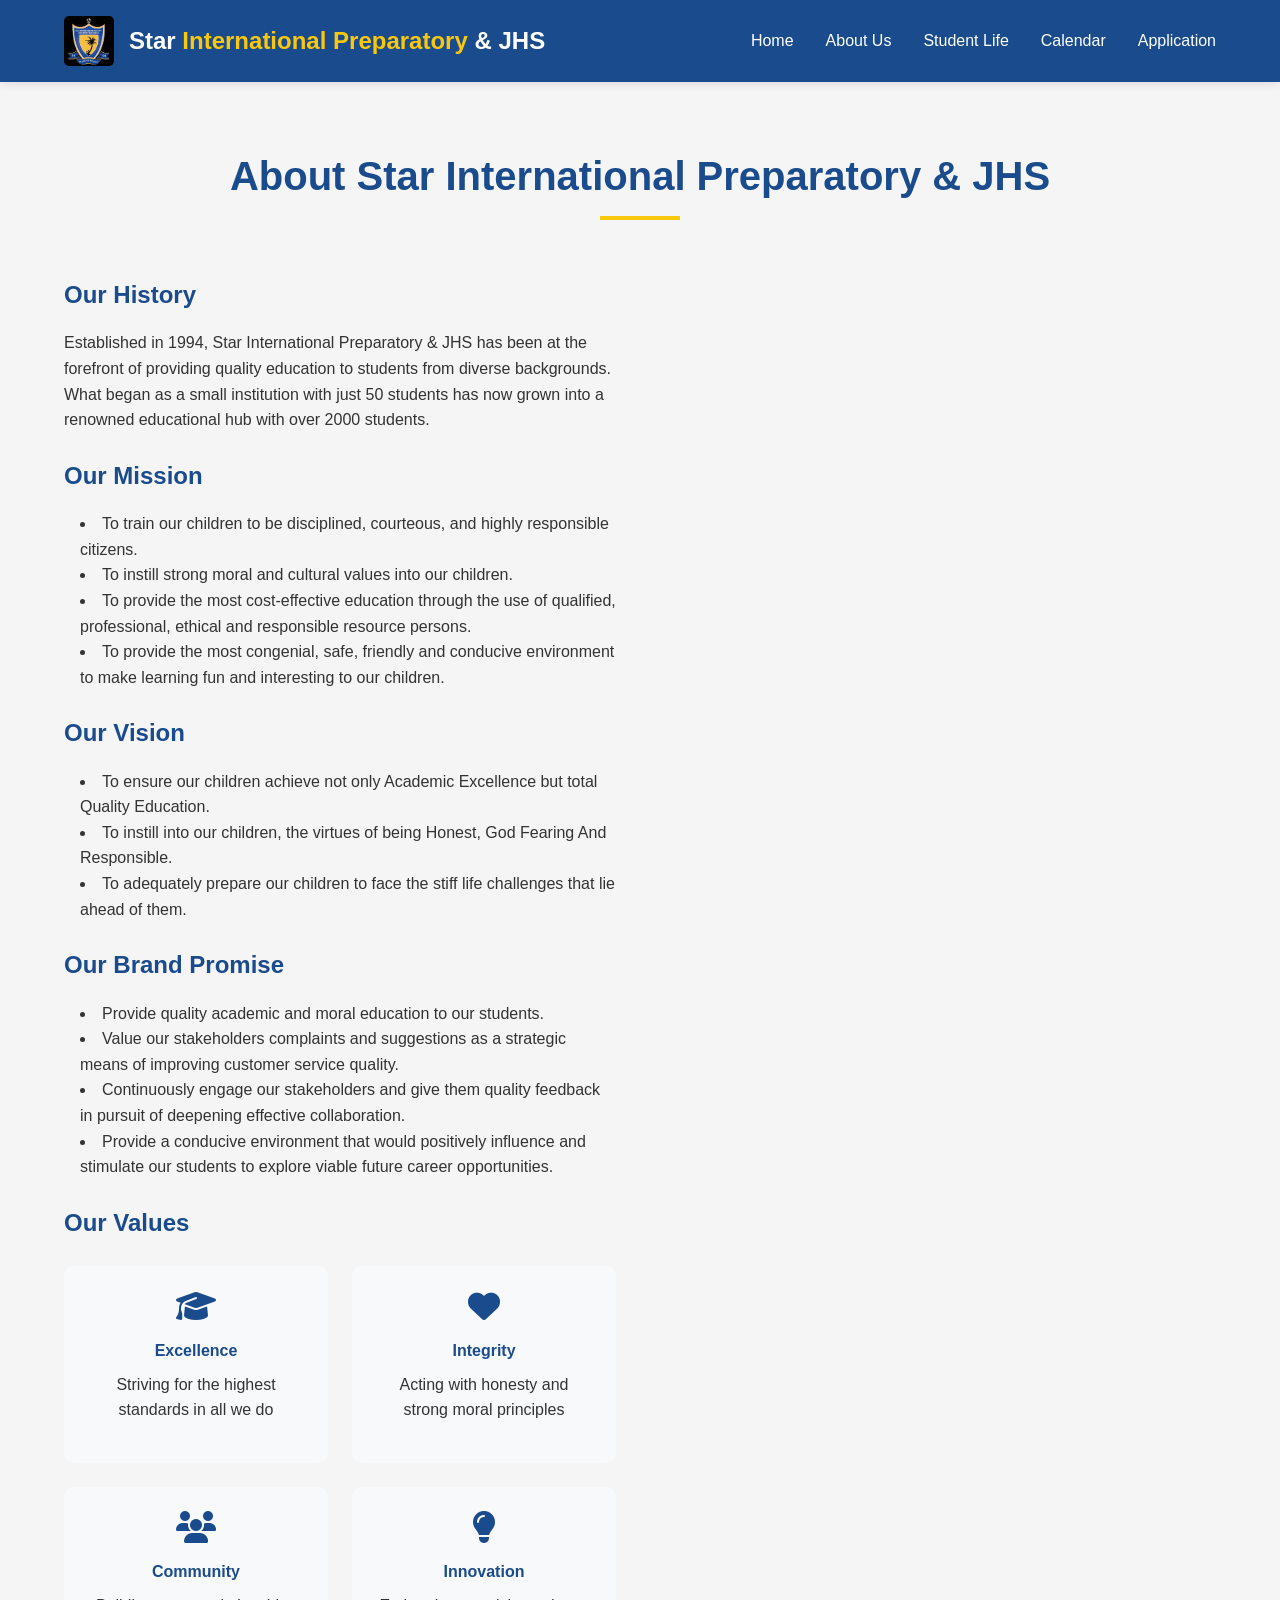
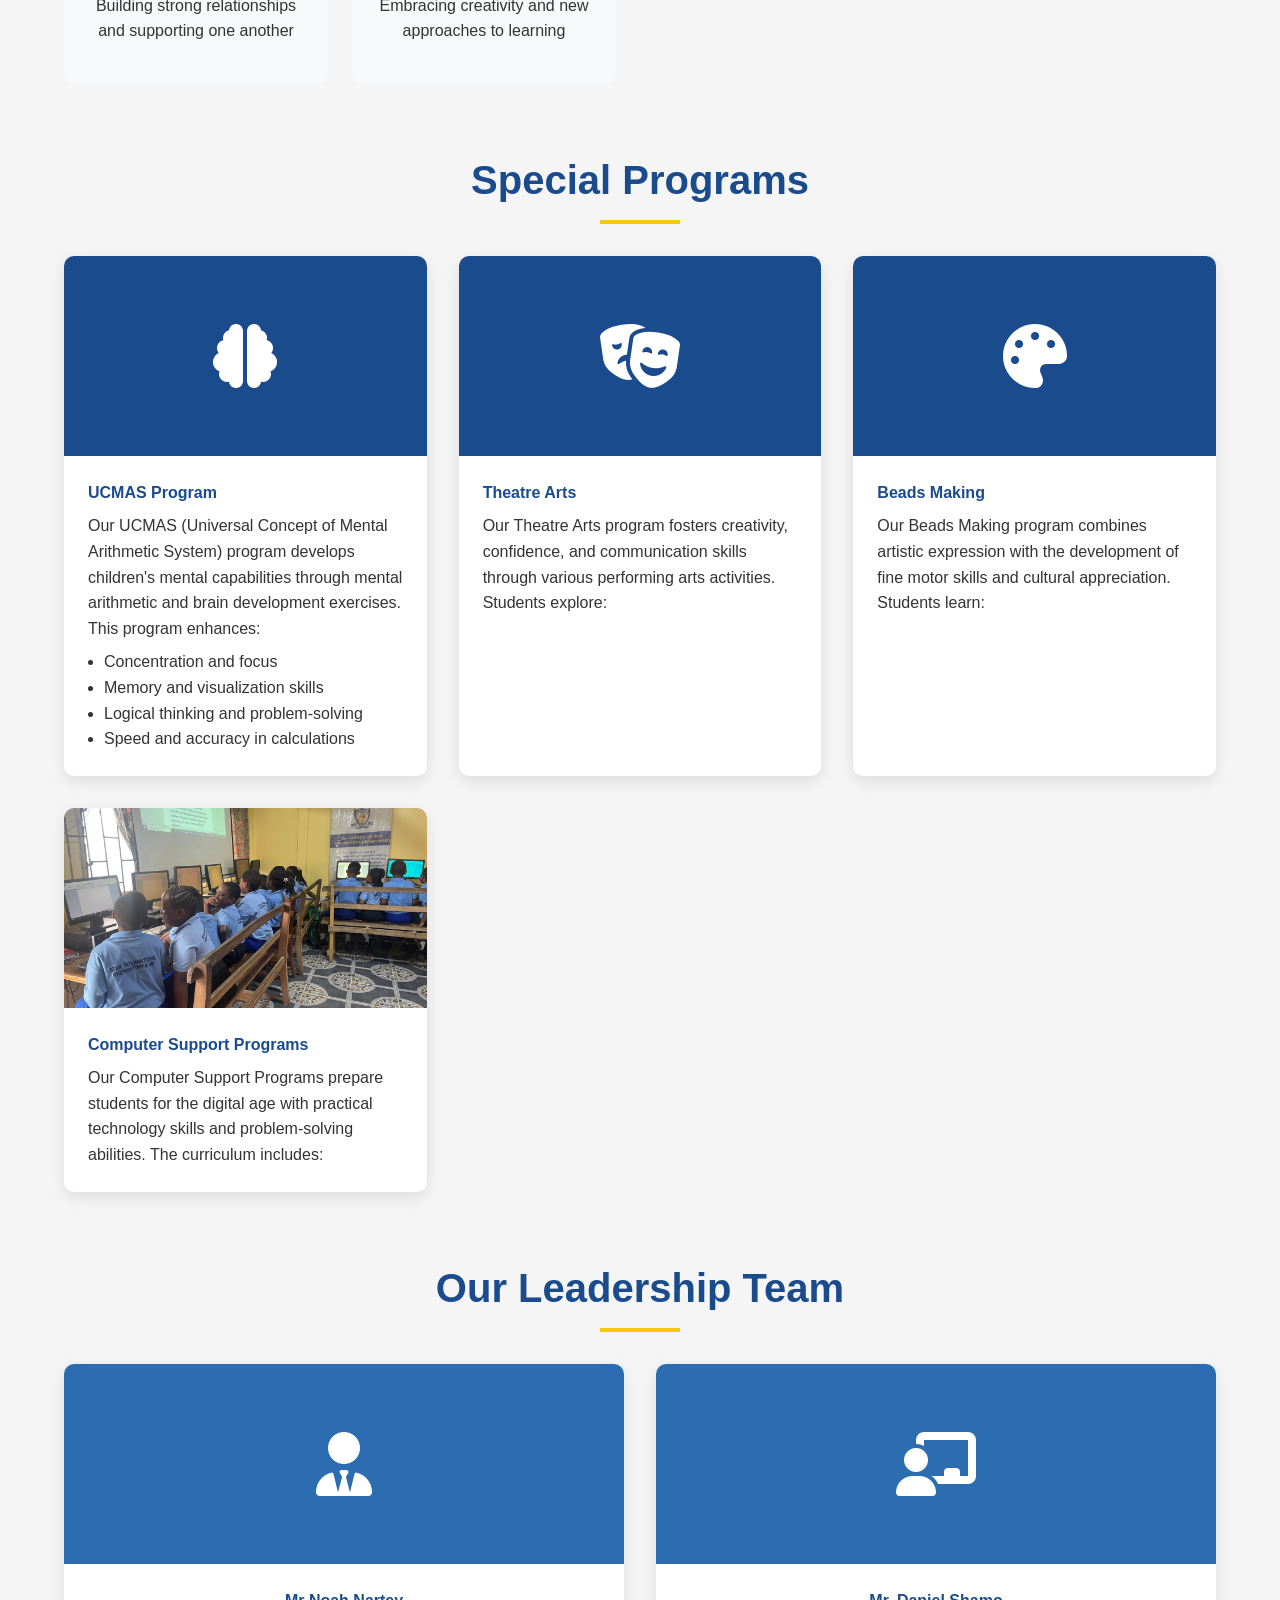
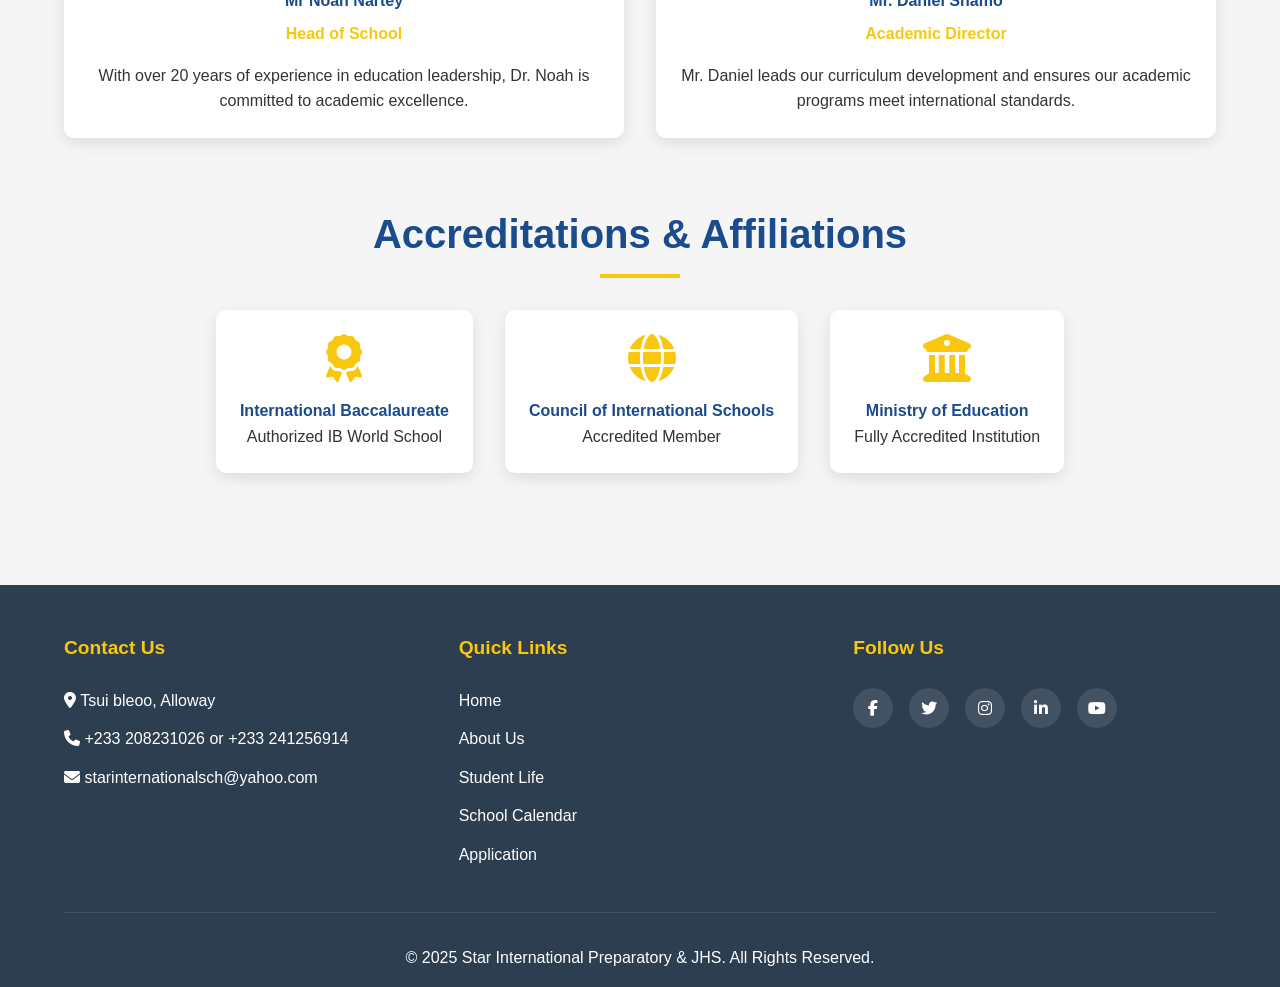
==== about.html @ e42c4fbc "Fix broken div nesting in about.html and rename image files with spaces" ====
<!DOCTYPE html>
<html lang="en">
<head>
    <meta charset="UTF-8">
    <meta name="viewport" content="width=device-width, initial-scale=1.0">
    <title>About Us - Star International Preparatory & JHS</title>
    <link rel="stylesheet" href="https://cdnjs.cloudflare.com/ajax/libs/font-awesome/6.4.0/css/all.min.css">
    
    <style>
        :root {
            --blue: #1a4b8c;
            --light-blue: #2c6cb0;
            --yellow: #f9c80e;
            --light: #f8f9fa;
            --dark: #2c3e50;
        }
        
        * {
            margin: 0;
            padding: 0;
            box-sizing: border-box;
            font-family: 'Segoe UI', Tahoma, Geneva, Verdana, sans-serif;
        }
        
        body {
            background-color: #f5f5f5;
            color: #333;
            line-height: 1.6;
        }
        
        .container {
            width: 90%;
            max-width: 1200px;
            margin: 0 auto;
        }
        
        header {
    background: var(--blue);
    color: white;
    padding: 1rem 0;
    position: fixed;
    width: 100%;
    top: 0;
    z-index: 1000;
    box-shadow: 0 2px 10px rgba(0, 0, 0, 0.1);
}

.header-container {
    display: flex;
    justify-content: space-between;
    align-items: center;
}

.logo {
    display: flex;
    align-items: center;
}

.school-logo {
    height: 50px;
    width: auto;
    margin-right: 15px;
    border-radius: 5px;
}

.logo h1 {
    font-size: 1.5rem;
    font-weight: 700;
    margin: 0;
    color: white;
}

.logo span {
    color: var(--yellow);
}

nav ul {
    display: flex;
    list-style: none;
    margin: 0;
    padding: 0;
}

nav ul li {
    margin-left: 2rem;
}

nav ul li a {
    color: white;
    text-decoration: none;
    font-weight: 500;
    transition: color 0.2s;
    position: relative;
    
}

nav ul li a:hover {
    color: var(--yellow);
}

nav ul li a:after {
    content: '';
    position: absolute;
    width: 0;
    height: 2px;
    background: var(--yellow);
    left: 0;
    bottom: -5px;
    transition: width 0.2s ease;
}

nav ul li a:hover:after {
    width: 100%;
}

.mobile-menu-btn {
    display: none;
    font-size: 1.5rem;
    background: none;
    border: none;
    color: white;
    cursor: pointer;
}

/* Mobile Responsive Styles */
@media (max-width: 768px) {
    .school-logo {
        height: 40px;
        margin-right: 10px;
    }
    
    .logo h1 {
        font-size: 1.2rem;
    }
    
    .logo h1 span {
        display: block;
        font-size: 0.9rem;
    }
    
    .mobile-menu-btn {
        display: block;
    }
    
    nav ul {
        display: none;
        position: absolute;
        top: 100%;
        left: 0;
        width: 100%;
        background: var(--blue);
        flex-direction: column;
        padding: 1rem 0;
    }
    
    nav ul.show {
        display: flex;
    }
    
    nav ul li {
        margin: 0;
        text-align: center;
        padding: 0.5rem 0;
    }
    
    nav ul li a {
        display: block;
        padding: 0.1rem 0;
    }
}

/* Extra small devices */
@media (max-width: 480px) {
    .school-logo {
        height: 35px;
    }
}
        .section-title {
            text-align: center;
            color: var(--blue);
            margin-bottom: 2rem;
            font-size: 2.5rem;
            position: relative;
        }
        
        .section-title::after {
            content: '';
            display: block;
            width: 80px;
            height: 4px;
            background: var(--yellow);
            margin: 0.5rem auto;
        }
        
        .about-content {
            display: grid;
            grid-template-columns: 1fr 1fr;
            gap: 3rem;
            margin-bottom: 3rem;
        }
        
        .about-text h3 {
            color: var(--blue);
            margin: 1.5rem 0 1rem;
            font-size: 1.5rem;
        }
        
        .about-text p {
            margin-bottom: 1rem;
        }
        
        .about-slideshow {
            display: grid;
            grid-template-columns: 1fr 1fr;
            gap: 1rem;
        }
        
        .about-slideshow img {
            width: 100%;
            height: 200px;
            object-fit: cover;
            border-radius: 8px;
            box-shadow: 0 5px 15px rgba(0,0,0,0.1);
        }
        
        footer {
            background-color: var(--dark);
            color: white;
            padding: 3rem 0 1rem;
            margin-top: 4rem;
        }
        
        .footer-content {
            display: grid;
            grid-template-columns: repeat(3, 1fr);
            gap: 2rem;
            margin-bottom: 2rem;
        }
        
        .footer-column h3 {
            margin-bottom: 1.5rem;
            font-size: 1.2rem;
            color: var(--yellow);
        }
        
        .footer-column p, .footer-column li {
            margin-bottom: 0.8rem;
        }
        
        .footer-column ul {
            list-style: none;
        }
        
        .footer-column ul li a {
            color: white;
            text-decoration: none;
            transition: color 0.3s;
        }
        
        .footer-column ul li a:hover {
            color: var(--yellow);
        }
        
        .social-links {
            display: flex;
            gap: 1rem;
        }
        
        .social-links a {
            display: flex;
            align-items: center;
            justify-content: center;
            width: 40px;
            height: 40px;
            background: rgba(255,255,255,0.1);
            border-radius: 50%;
            color: white;
            text-decoration: none;
            transition: background 0.3s;
        }
        
        .social-links a:hover {
            background: var(--yellow);
            color: var(--blue);
        }
        
        .copyright {
            text-align: center;
            padding-top: 2rem;
            border-top: 1px solid rgba(255,255,255,0.1);
        }
        
        .program-image {
            width: 100%;
            height: 200px;
            object-fit: cover;
            display: flex;
            align-items: center;
            justify-content: center;
            background-color: var(--blue);
            color: white;
            font-size: 4rem;
        }
        
        .program-image img {
            width: 100%;
            height: 100%;
            object-fit: cover;
        }
        
        /* Responsive Design */
        @media (max-width: 992px) {
            .about-content {
                grid-template-columns: 1fr;
            }
            
            .footer-content {
                grid-template-columns: 1fr 1fr;
            }
        }
        
        @media (max-width: 768px) {
            .mobile-menu-btn {
                display: block;
            }
            
            nav ul {
                display: none;
                flex-direction: column;
                position: absolute;
                top: 100%;
                left: 0;
                width: 100%;
                background: var(--blue);
                box-shadow: 0 5px 10px rgba(0,0,0,0.1);
                padding: 1rem 0;
            }
            
            nav ul.show {
                display: flex;
            }
            
            nav ul li {
                margin: 0;
                text-align: center;
                padding: 0.8rem 0;
            }
            
            .footer-content {
                grid-template-columns: 1fr;
            }
        }
    </style>
</head>
<body>
    <!-- Header & Navigation -->
    <header>
        <div class="container header-container">
            <div class="logo">
                <img src="whatsapp-image-2025-11-06-01.48.28_304627c5.jpg" alt="Star International Preparatory School Logo" class="school-logo">

                
                <h1>Star <span>International Preparatory</span> & JHS</h1>
            </div>
            <nav>
                <button class="mobile-menu-btn">
                    <i class="fas fa-bars"></i>
                </button>
                <ul>
                    <li><a href="index.html" class="nav-link">Home</a></li>
                    <li><a href="about.html" class="nav-link">About Us</a></li>
                    <li><a href="students.html" class="nav-link">Student Life</a></li>
                    <li><a href="calendar.html" class="nav-link">Calendar</a></li>
                    <li><a href="application.html" class="nav-link">Application</a></li>
                </ul>
            </nav>
        </div>
    </header>

    <!-- About Us Page Content -->
    <main>
        <section class="page-content active" style="padding: 7rem 0 3rem;">
            <div class="container" style="padding-top: 2rem;">
                <h2 class="section-title">About Star International Preparatory & JHS </h2>
                <div class="about-content">
                    <div class="about-text">
                        <h3>Our History</h3>
                        <p>Established in 1994, Star International Preparatory & JHS has been at the forefront of providing quality education to students from diverse backgrounds. What began as a small institution with just 50 students has now grown into a renowned educational hub with over 2000 students.</p>
                        
                        <h3>Our Mission</h3>
                        <ul style="list-style-position: inside; margin-left: 1rem; margin-bottom: 1.5rem;">
                            <li>To train our children to be disciplined, courteous, and highly responsible citizens.</li>
                            <li>To instill strong moral and cultural values into our children.</li>
                            <li>To provide the most cost-effective education through the use of qualified, professional, ethical and responsible resource persons.</li>
                            <li>To provide the most congenial, safe, friendly and conducive environment to make learning fun and interesting to our children.</li>
                        </ul>
                        
                        <h3>Our Vision</h3>
                        <ul style="list-style-position: inside; margin-left: 1rem; margin-bottom: 1.5rem;">
                            <li>To ensure our children achieve not only Academic Excellence but total Quality Education.</li>
                            <li>To instill into our children, the virtues of being Honest, God Fearing And Responsible.</li>
                            <li>To adequately prepare our children to face the stiff life challenges that lie ahead of them.</li>
                        </ul>
                        
                        <h3>Our Brand Promise</h3>
                        <ul style="list-style-position: inside; margin-left: 1rem; margin-bottom: 1.5rem;">
                            <li>Provide quality academic and moral education to our students.</li>
                            <li>Value our stakeholders complaints and suggestions as a strategic means of improving customer service quality.</li>
                            <li>Continuously engage our stakeholders and give them quality feedback in pursuit of deepening effective collaboration.</li>
                            <li>Provide a conducive environment that would positively influence and stimulate our students to explore viable future career opportunities.</li>
                        </ul>
                        
                        <h3>Our Values</h3>
                        <div style="display: grid; grid-template-columns: repeat(auto-fit, minmax(250px, 1fr)); gap: 1.5rem; margin-top: 1.5rem;">
                            <div style="background: var(--light); padding: 1.5rem; border-radius: 10px; text-align: center;">
                                <i class="fas fa-graduation-cap" style="font-size: 2rem; color: var(--blue); margin-bottom: 1rem;"></i>
                                <h4 style="color: var(--blue); margin-bottom: 0.5rem;">Excellence</h4>
                                <p>Striving for the highest standards in all we do</p>
                            </div>
                            <div style="background: var(--light); padding: 1.5rem; border-radius: 10px; text-align: center;">
                                <i class="fas fa-heart" style="font-size: 2rem; color: var(--blue); margin-bottom: 1rem;"></i>
                                <h4 style="color: var(--blue); margin-bottom: 0.5rem;">Integrity</h4>
                                <p>Acting with honesty and strong moral principles</p>
                            </div>
                            <div style="background: var(--light); padding: 1.5rem; border-radius: 10px; text-align: center;">
                                <i class="fas fa-users" style="font-size: 2rem; color: var(--blue); margin-bottom: 1rem;"></i>
                                <h4 style="color: var(--blue); margin-bottom: 0.5rem;">Community</h4>
                                <p>Building strong relationships and supporting one another</p>
                            </div>
                            <div style="background: var(--light); padding: 1.5rem; border-radius: 10px; text-align: center;">
                                <i class="fas fa-lightbulb" style="font-size: 2rem; color: var(--blue); margin-bottom: 1rem;"></i>
                                <h4 style="color: var(--blue); margin-bottom: 0.5rem;">Innovation</h4>
                                <p>Embracing creativity and new approaches to learning</p>
                            </div>
                        </div>
                    </div>
                    </div>
                
                <!-- Special Programs Section -->
                <div style="margin-top: 4rem;">
                    <h3 class="section-title">Special Programs</h3>
                    <div style="display: grid; grid-template-columns: repeat(auto-fit, minmax(300px, 1fr)); gap: 2rem; margin-top: 2rem;">
                        <div style="background: white; border-radius: 10px; overflow: hidden; box-shadow: 0 5px 15px rgba(0,0,0,0.1);">
                            <div class="program-image">
                                <i class="fas fa-brain"></i>
                            </div>
                            <div style="padding: 1.5rem;">
                                <h4 style="color: var(--blue); margin-bottom: 0.5rem;">UCMAS Program</h4>
                                <p>Our UCMAS (Universal Concept of Mental Arithmetic System) program develops children's mental capabilities through mental arithmetic and brain development exercises. This program enhances:</p>
                                <ul style="margin-top: 0.5rem; margin-left: 1rem;">
                                    <li>Concentration and focus</li>
                                    <li>Memory and visualization skills</li>
                                    <li>Logical thinking and problem-solving</li>
                                    <li>Speed and accuracy in calculations</li>
                                </ul>
                            </div>
                        </div>
                        <div style="background: white; border-radius: 10px; overflow: hidden; box-shadow: 0 5px 15px rgba(0,0,0,0.1);">
                            <div class="program-image">
                                <i class="fas fa-theater-masks"></i>
                            </div>
                            <div style="padding: 1.5rem;">
                                <h4 style="color: var(--blue); margin-bottom: 0.5rem;">Theatre Arts</h4>
                                <p>Our Theatre Arts program fosters creativity, confidence, and communication skills through various performing arts activities. Students explore:</p>
                            </div>
                        </div>
                        <div style="background: white; border-radius: 10px; overflow: hidden; box-shadow: 0 5px 15px rgba(0,0,0,0.1);">
                            <div class="program-image">
                                <i class="fas fa-palette"></i>
                            </div>
                            <div style="padding: 1.5rem;">
                                <h4 style="color: var(--blue); margin-bottom: 0.5rem;">Beads Making</h4>
                                <p>Our Beads Making program combines artistic expression with the development of fine motor skills and cultural appreciation. Students learn:</p>
                            </div>
                        </div>
                        <div style="background: white; border-radius: 10px; overflow: hidden; box-shadow: 0 5px 15px rgba(0,0,0,0.1);">
                            <div class="program-image">
                                <img src="whatsapp-image-2025-10-31-13.01.05_9eed7b3c.jpg" alt="Computer Support Program">
                            </div>
                            <div style="padding: 1.5rem;">
                                <h4 style="color: var(--blue); margin-bottom: 0.5rem;">Computer Support Programs</h4>
                                <p>Our Computer Support Programs prepare students for the digital age with practical technology skills and problem-solving abilities. The curriculum includes:</p>
                            </div>
                        </div>
                    </div>
                </div>
                
                <!-- Faculty Section -->
                <div style="margin-top: 4rem;">
                    <h3 class="section-title">Our Leadership Team</h3>
                    <div style="display: grid; grid-template-columns: repeat(auto-fit, minmax(300px, 1fr)); gap: 2rem; margin-top: 2rem;">
                        <div style="background: white; border-radius: 10px; overflow: hidden; box-shadow: 0 5px 15px rgba(0,0,0,0.1); text-align: center;">
                            <div style="height: 200px; background: var(--light-blue); display: flex; align-items: center; justify-content: center;">
                                <i class="fas fa-user-tie" style="font-size: 4rem; color: white;"></i>
                            </div>
                            <div style="padding: 1.5rem;">
                                <h4 style="color: var(--blue); margin-bottom: 0.5rem;">Mr Noah Nartey</h4>
                                <p style="color: var(--yellow); font-weight: 600; margin-bottom: 1rem;">Head of School</p>
                                <p>With over 20 years of experience in education leadership, Dr. Noah is committed to academic excellence.</p>
                            </div>
                        </div>
                        <div style="background: white; border-radius: 10px; overflow: hidden; box-shadow: 0 5px 15px rgba(0,0,0,0.1); text-align: center;">
                            <div style="height: 200px; background: var(--light-blue); display: flex; align-items: center; justify-content: center;">
                                <i class="fas fa-chalkboard-teacher" style="font-size: 4rem; color: white;"></i>
                            </div>
                            <div style="padding: 1.5rem;">
                                <h4 style="color: var(--blue); margin-bottom: 0.5rem;">Mr. Daniel Shamo</h4>
                                <p style="color: var(--yellow); font-weight: 600; margin-bottom: 1rem;">Academic Director</p>
                                <p>Mr. Daniel leads our curriculum development and ensures our academic programs meet international standards.</p>
                            </div>
                        </div>
                    </div>
                </div>
                
                <!-- Accreditation Section -->
                <div style="margin-top: 4rem; text-align: center;">
                    <h3 class="section-title">Accreditations & Affiliations</h3>
                    <div style="display: flex; justify-content: center; flex-wrap: wrap; gap: 2rem; margin-top: 2rem;">
                        <div style="background: white; padding: 1.5rem; border-radius: 10px; box-shadow: 0 5px 15px rgba(0,0,0,0.1);">
                            <i class="fas fa-award" style="font-size: 3rem; color: var(--yellow); margin-bottom: 1rem;"></i>
                            <h4 style="color: var(--blue);">International Baccalaureate</h4>
                            <p>Authorized IB World School</p>
                        </div>
                        <div style="background: white; padding: 1.5rem; border-radius: 10px; box-shadow: 0 5px 15px rgba(0,0,0,0.1);">
                            <i class="fas fa-globe" style="font-size: 3rem; color: var(--yellow); margin-bottom: 1rem;"></i>
                            <h4 style="color: var(--blue);">Council of International Schools</h4>
                            <p>Accredited Member</p>
                        </div>
                        <div style="background: white; padding: 1.5rem; border-radius: 10px; box-shadow: 0 5px 15px rgba(0,0,0,0.1);">
                            <i class="fas fa-university" style="font-size: 3rem; color: var(--yellow); margin-bottom: 1rem;"></i>
                            <h4 style="color: var(--blue);">Ministry of Education</h4>
                            <p>Fully Accredited Institution</p>
                        </div>
                    </div>
                </div>
            </div>
        </section>
    </main>

    <!-- Footer -->
    <footer>
        <div class="container">
            <div class="footer-content">
                <div class="footer-column">
                    <h3>Contact Us</h3>
                    <p><i class="fas fa-map-marker-alt"></i> Tsui bleoo, Alloway</p>
                    <p><i class="fas fa-phone"></i> +233 208231026 or +233 241256914</p>
                    <p><i class="fas fa-envelope"></i> starinternationalsch@yahoo.com</p>
                </div>
                
                <div class="footer-column">
                    <h3>Quick Links</h3>
                    <ul>
                        <li><a href="index.html">Home</a></li>
                        <li><a href="about.html">About Us</a></li>
                        <li><a href="students.html">Student Life</a></li>
                        <li><a href="calendar.html">School Calendar</a></li>
                        <li><a href="application.html">Application</a></li>
                    </ul>
                </div>
                
                <div class="footer-column">
                    <h3>Follow Us</h3>
                    <div class="social-links">
                        <a href="#"><i class="fab fa-facebook-f"></i></a>
                        <a href="#"><i class="fab fa-twitter"></i></a>
                        <a href="#"><i class="fab fa-instagram"></i></a>
                        <a href="#"><i class="fab fa-linkedin-in"></i></a>
                        <a href="#"><i class="fab fa-youtube"></i></a>
                    </div>
                </div>
            </div>
            
            <div class="copyright">
                <p>&copy; 2025 Star International Preparatory & JHS. All Rights Reserved.</p>
            </div>
        </div>
    </footer>

    <script>
        // Mobile menu toggle
        document.addEventListener('DOMContentLoaded', function() {
            const mobileMenuBtn = document.querySelector('.mobile-menu-btn');
            const navMenu = document.querySelector('nav ul');

            // Mobile menu toggle
            mobileMenuBtn.addEventListener('click', function() {
                navMenu.classList.toggle('show');
            });
        });
    </script>
</body>
</html>
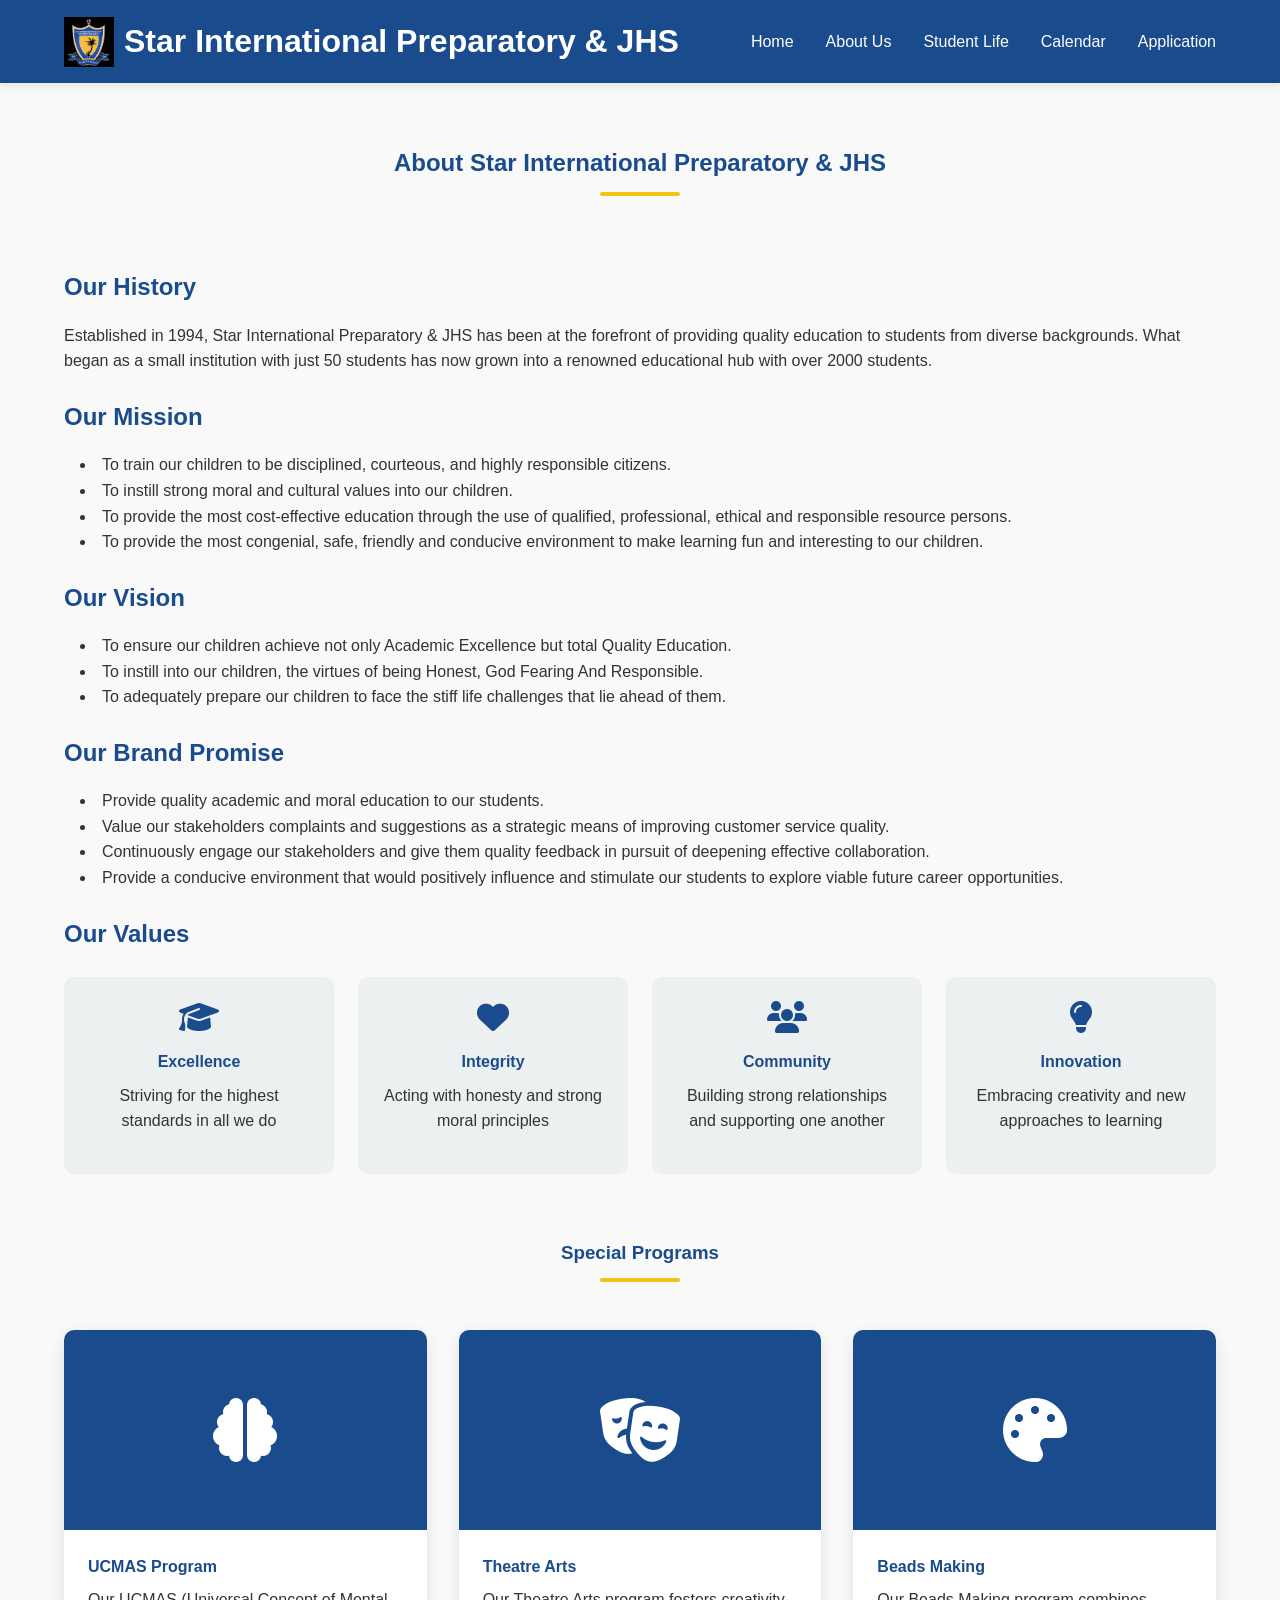
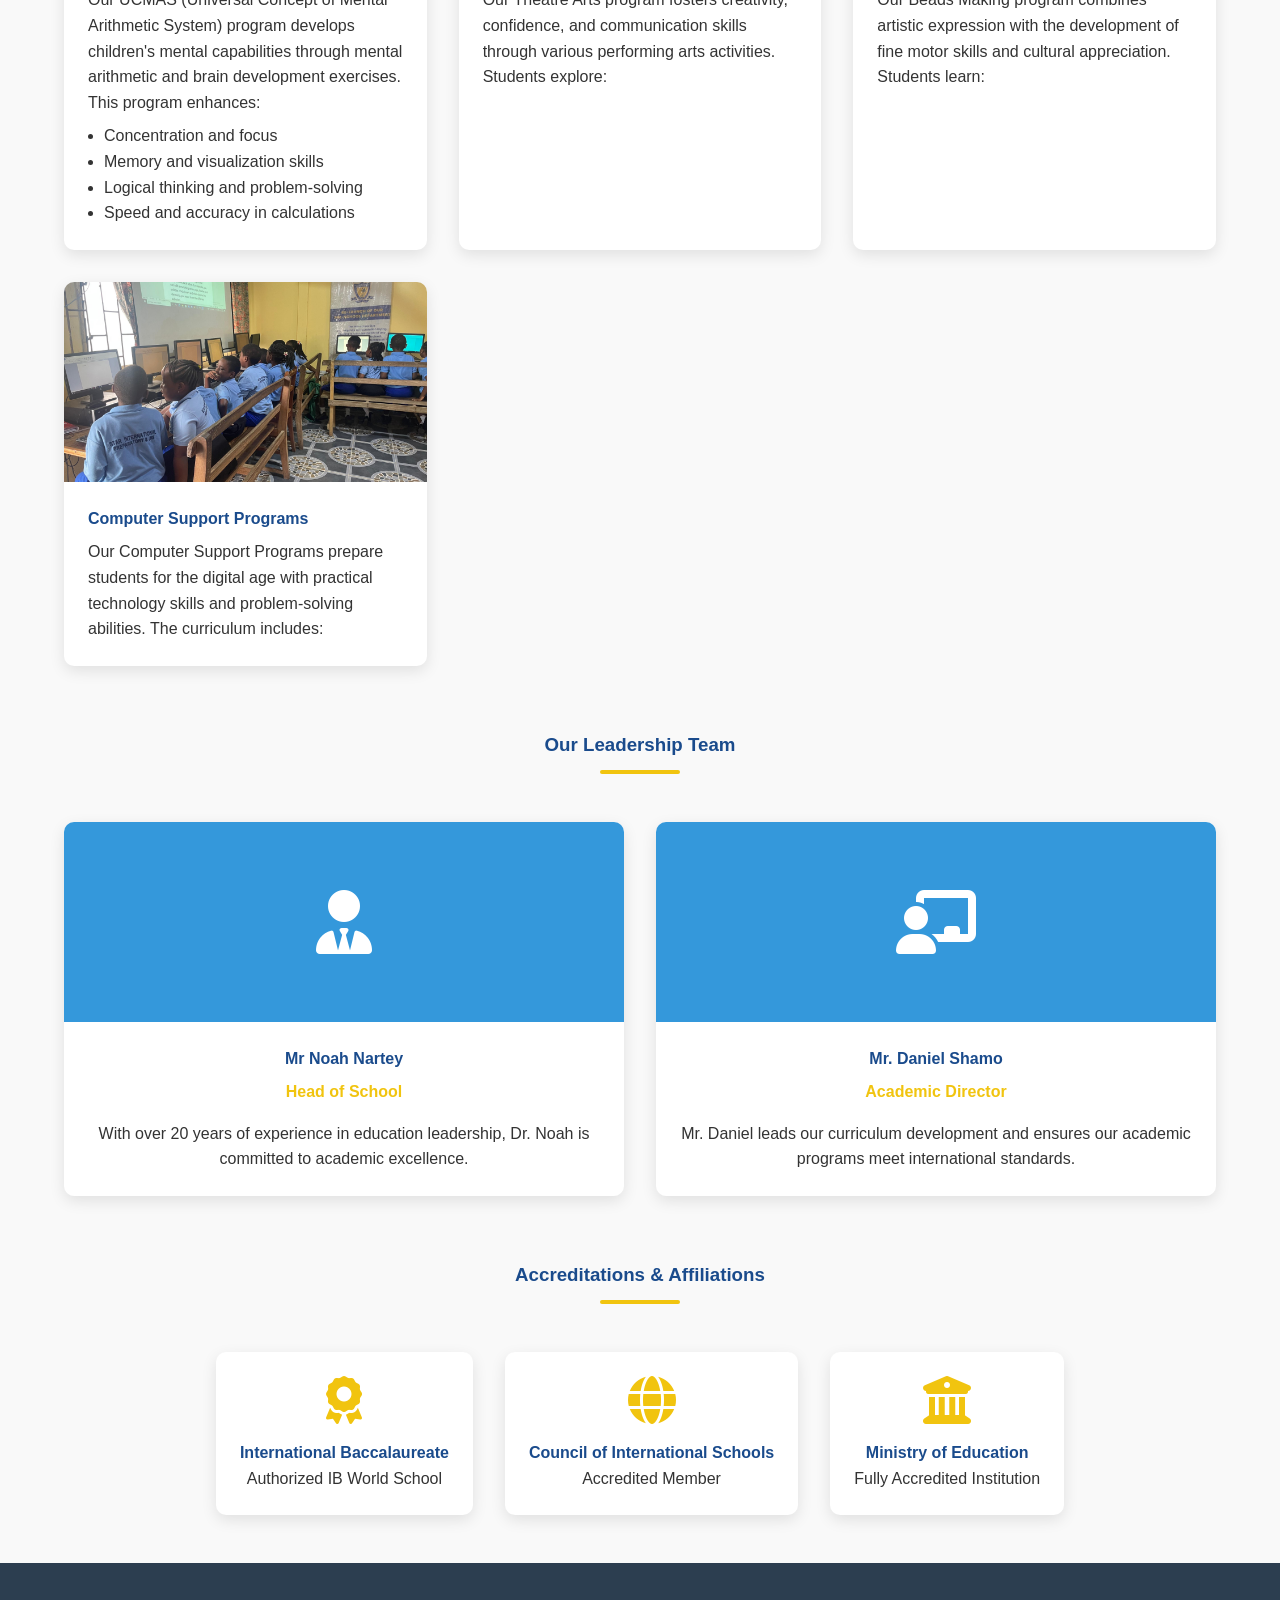
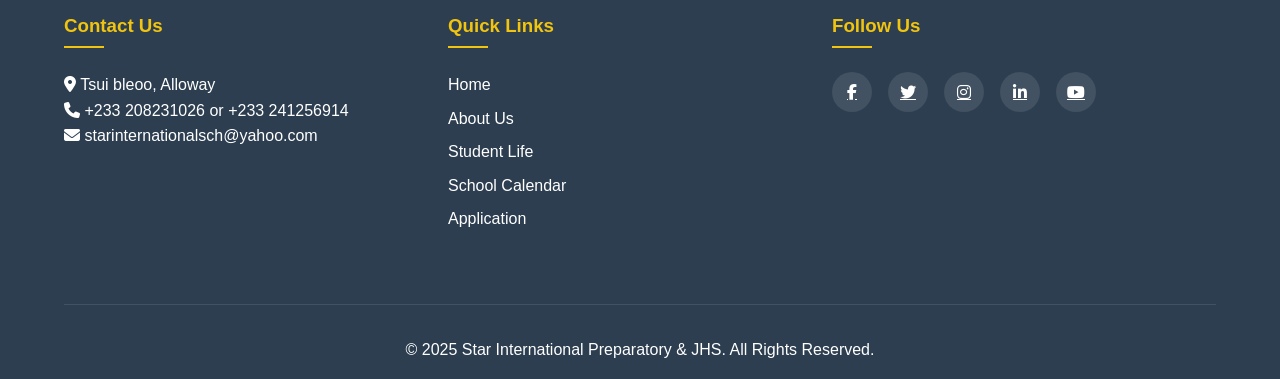
==== commit d85cd692: "Add fullscreen image lightbox to galleries; fix about.html to use shared Style.css" ====
--- a/about.html
+++ b/about.html
@@ -6,215 +6,24 @@
     <title>About Us - Star International Preparatory & JHS</title>
     <link rel="stylesheet" href="https://cdnjs.cloudflare.com/ajax/libs/font-awesome/6.4.0/css/all.min.css">
     
+    <link rel="stylesheet" href="Style.css">
     <style>
-        :root {
-            --blue: #1a4b8c;
-            --light-blue: #2c6cb0;
-            --yellow: #f9c80e;
-            --light: #f8f9fa;
-            --dark: #2c3e50;
-        }
-        
-        * {
-            margin: 0;
-            padding: 0;
-            box-sizing: border-box;
-            font-family: 'Segoe UI', Tahoma, Geneva, Verdana, sans-serif;
-        }
-        
-        body {
-            background-color: #f5f5f5;
-            color: #333;
-            line-height: 1.6;
-        }
-        
-        .container {
-            width: 90%;
-            max-width: 1200px;
-            margin: 0 auto;
-        }
-        
-        header {
-    background: var(--blue);
-    color: white;
-    padding: 1rem 0;
-    position: fixed;
-    width: 100%;
-    top: 0;
-    z-index: 1000;
-    box-shadow: 0 2px 10px rgba(0, 0, 0, 0.1);
-}
-
-.header-container {
-    display: flex;
-    justify-content: space-between;
-    align-items: center;
-}
-
-.logo {
-    display: flex;
-    align-items: center;
-}
-
-.school-logo {
-    height: 50px;
-    width: auto;
-    margin-right: 15px;
-    border-radius: 5px;
-}
-
-.logo h1 {
-    font-size: 1.5rem;
-    font-weight: 700;
-    margin: 0;
-    color: white;
-}
-
-.logo span {
-    color: var(--yellow);
-}
-
-nav ul {
-    display: flex;
-    list-style: none;
-    margin: 0;
-    padding: 0;
-}
-
-nav ul li {
-    margin-left: 2rem;
-}
-
-nav ul li a {
-    color: white;
-    text-decoration: none;
-    font-weight: 500;
-    transition: color 0.2s;
-    position: relative;
-    
-}
-
-nav ul li a:hover {
-    color: var(--yellow);
-}
-
-nav ul li a:after {
-    content: '';
-    position: absolute;
-    width: 0;
-    height: 2px;
-    background: var(--yellow);
-    left: 0;
-    bottom: -5px;
-    transition: width 0.2s ease;
-}
-
-nav ul li a:hover:after {
-    width: 100%;
-}
-
-.mobile-menu-btn {
-    display: none;
-    font-size: 1.5rem;
-    background: none;
-    border: none;
-    color: white;
-    cursor: pointer;
-}
-
-/* Mobile Responsive Styles */
-@media (max-width: 768px) {
-    .school-logo {
-        height: 40px;
-        margin-right: 10px;
-    }
-    
-    .logo h1 {
-        font-size: 1.2rem;
-    }
-    
-    .logo h1 span {
-        display: block;
-        font-size: 0.9rem;
-    }
-    
-    .mobile-menu-btn {
-        display: block;
-    }
-    
-    nav ul {
-        display: none;
-        position: absolute;
-        top: 100%;
-        left: 0;
-        width: 100%;
-        background: var(--blue);
-        flex-direction: column;
-        padding: 1rem 0;
-    }
-    
-    nav ul.show {
-        display: flex;
-    }
-    
-    nav ul li {
-        margin: 0;
-        text-align: center;
-        padding: 0.5rem 0;
-    }
-    
-    nav ul li a {
-        display: block;
-        padding: 0.1rem 0;
-    }
-}
-
-/* Extra small devices */
-@media (max-width: 480px) {
-    .school-logo {
-        height: 35px;
-    }
-}
-        .section-title {
-            text-align: center;
-            color: var(--blue);
-            margin-bottom: 2rem;
-            font-size: 2.5rem;
-            position: relative;
-        }
-        
-        .section-title::after {
-            content: '';
-            display: block;
-            width: 80px;
-            height: 4px;
-            background: var(--yellow);
-            margin: 0.5rem auto;
-        }
-        
-        .about-content {
-            display: grid;
-            grid-template-columns: 1fr 1fr;
-            gap: 3rem;
-            margin-bottom: 3rem;
-        }
-        
         .about-text h3 {
             color: var(--blue);
             margin: 1.5rem 0 1rem;
             font-size: 1.5rem;
         }
-        
+
         .about-text p {
             margin-bottom: 1rem;
         }
-        
+
         .about-slideshow {
             display: grid;
             grid-template-columns: 1fr 1fr;
             gap: 1rem;
         }
-        
+
         .about-slideshow img {
             width: 100%;
             height: 200px;
@@ -222,78 +31,10 @@
             border-radius: 8px;
             box-shadow: 0 5px 15px rgba(0,0,0,0.1);
         }
-        
-        footer {
-            background-color: var(--dark);
-            color: white;
-            padding: 3rem 0 1rem;
-            margin-top: 4rem;
-        }
-        
-        .footer-content {
-            display: grid;
-            grid-template-columns: repeat(3, 1fr);
-            gap: 2rem;
-            margin-bottom: 2rem;
-        }
-        
-        .footer-column h3 {
-            margin-bottom: 1.5rem;
-            font-size: 1.2rem;
-            color: var(--yellow);
-        }
-        
-        .footer-column p, .footer-column li {
-            margin-bottom: 0.8rem;
-        }
-        
-        .footer-column ul {
-            list-style: none;
-        }
-        
-        .footer-column ul li a {
-            color: white;
-            text-decoration: none;
-            transition: color 0.3s;
-        }
-        
-        .footer-column ul li a:hover {
-            color: var(--yellow);
-        }
-        
-        .social-links {
-            display: flex;
-            gap: 1rem;
-        }
-        
-        .social-links a {
-            display: flex;
-            align-items: center;
-            justify-content: center;
-            width: 40px;
-            height: 40px;
-            background: rgba(255,255,255,0.1);
-            border-radius: 50%;
-            color: white;
-            text-decoration: none;
-            transition: background 0.3s;
-        }
-        
-        .social-links a:hover {
-            background: var(--yellow);
-            color: var(--blue);
-        }
-        
-        .copyright {
-            text-align: center;
-            padding-top: 2rem;
-            border-top: 1px solid rgba(255,255,255,0.1);
-        }
-        
+
         .program-image {
             width: 100%;
             height: 200px;
-            object-fit: cover;
             display: flex;
             align-items: center;
             justify-content: center;
@@ -301,54 +42,11 @@
             color: white;
             font-size: 4rem;
         }
-        
+
         .program-image img {
             width: 100%;
             height: 100%;
             object-fit: cover;
-        }
-        
-        /* Responsive Design */
-        @media (max-width: 992px) {
-            .about-content {
-                grid-template-columns: 1fr;
-            }
-            
-            .footer-content {
-                grid-template-columns: 1fr 1fr;
-            }
-        }
-        
-        @media (max-width: 768px) {
-            .mobile-menu-btn {
-                display: block;
-            }
-            
-            nav ul {
-                display: none;
-                flex-direction: column;
-                position: absolute;
-                top: 100%;
-                left: 0;
-                width: 100%;
-                background: var(--blue);
-                box-shadow: 0 5px 10px rgba(0,0,0,0.1);
-                padding: 1rem 0;
-            }
-            
-            nav ul.show {
-                display: flex;
-            }
-            
-            nav ul li {
-                margin: 0;
-                text-align: center;
-                padding: 0.8rem 0;
-            }
-            
-            .footer-content {
-                grid-template-columns: 1fr;
-            }
         }
     </style>
 </head>
--- a/Style.css
+++ b/Style.css
@@ -0,0 +1,855 @@
+ :root {
+            --blue: #1a4b8c;
+            --light-blue: #3498db;
+            --yellow: #f1c40f;
+            --light-yellow: #f9e79f;
+            --dark: #2c3e50;
+            --light: #ecf0f1;
+        }
+        * {
+            margin: 0;
+            padding: 0;
+            box-sizing: border-box;
+            font-family: 'Segoe UI', Tahoma, Geneva, Verdana, sans-serif;
+        }
+         html {
+            scroll-behavior: smooth;
+        }
+        
+        body {
+            background-color: #f9f9f9;
+            color: #333;
+            line-height: 1.6;
+        }
+        
+        .container {
+            width: 90%;
+            max-width: 1200px;
+            margin: 0 auto;
+        }
+        
+        section {
+            padding: 5rem 0;
+        }
+ 
+        .btn {
+            display: inline-block;
+            background: var(--blue);
+            color: white;
+            padding: 12px 24px;
+            border-radius: 30px;
+            text-decoration: none;
+            font-weight: 600;
+            transition: all 0.3s ease;
+            border: none;
+            cursor: pointer;
+        }
+        
+        .btn:hover {
+            background: var(--light-blue);
+            transform: translateY(-3px);
+            box-shadow: 0 5px 15px rgba(0, 0, 0, 0.1);
+        }
+        
+        .btn-yellow {
+            background: var(--yellow);
+            color: var(--dark);
+        }
+        
+        .btn-yellow:hover {
+            background: var(--light-yellow);
+        }
+        
+        .section-title {
+            text-align: center;
+            margin-bottom: 3rem;
+            color: var(--blue);
+            position: relative;
+        }
+        
+        .section-title:after {
+            content: '';
+            display: block;
+            width: 80px;
+            height: 4px;
+            background: var(--yellow);
+            margin: 10px auto;
+            border-radius: 2px;
+        }
+        
+        /* Header & Navigation */
+        header {
+            background: var(--blue);
+            color: white;
+            padding: 1rem 0;
+            position: fixed;
+            width: 100%;
+            top: 0;
+            z-index: 1000;
+            box-shadow: 0 2px 10px rgba(0, 0, 0, 0.1);
+        }
+        
+        .header-container {
+            display: flex;
+            justify-content: space-between;
+            align-items: center;
+        }
+        
+        .logo {
+            display: flex;
+            align-items: center;
+        }
+        
+        .school-logo {
+            height: 50px;
+            width: auto;
+            margin-right: 10px;
+            border-margin: 5px;
+        }
+       
+        nav ul {
+            display: flex;
+            list-style: none;
+        }
+        
+        nav ul li {
+            margin-left: 2rem;
+        }
+        
+        nav ul li a {
+            color: white;
+            text-decoration: none;
+            font-weight: 500;
+            transition: color 0.2s;
+            position: relative;
+        }
+        
+        nav ul li a:hover {
+            color: var(--yellow);
+        }
+        
+        nav ul li a:after {
+            content: '';
+            position: absolute;
+            width: 0;
+            height: 2px;
+            background: var(--yellow);
+            left: 0;
+            bottom: -5px;
+            transition: width 0.2s;
+        }
+        
+        nav ul li a:hover:after {
+            width: 100%;
+        }
+        
+        .mobile-menu-btn {
+            display: none;
+            font-size: 1.5rem;
+            background: none;
+            border: none;
+            color: white;
+            cursor: pointer;
+        }
+
+        @media (max-width: 768px) {
+            .school-logo {
+              height: 40px;
+        }
+         .mobile-menu-btn {
+        display: block;
+    }
+    
+    nav ul {
+        display: none;
+        position: absolute;
+        top: 100%;
+        left: 0;
+        width: 100%;
+        background: var(--blue);
+        flex-direction: column;
+        padding: 1rem 0;
+    }
+    
+    nav ul.show {
+        display: flex;
+    }
+    
+    nav ul li {
+        margin: 0;
+        text-align: center;
+        padding: 0.5rem 0;
+    }
+    
+    nav ul li a {
+        display: block;
+        padding: 0.5rem 0;
+    }
+}
+
+/* Extra small devices */
+@media (max-width: 480px) {
+    .school-logo {
+        height: 35px;
+    }
+}
+        
+        
+        /* Hero Section */
+        .hero {
+            background: linear-gradient(-45deg, var(--blue), var(--light-blue), var(--yellow), var(--light-yellow), var(--blue));
+            background-size: 400% 400%;
+            animation: gradient 15s ease infinite;
+            color: white;
+            text-align: center;
+            padding: 10rem 0 5rem;
+            margin-top: 70px;
+            position: relative;
+            overflow: hidden;
+}
+
+/* Add the animation keyframes */
+@keyframes gradient {
+    0% {
+        background-position: 0% 50%;
+    }
+    50% {
+        background-position: 100% 50%;
+    }
+    100% {
+        background-position: 0% 50%;
+    }
+}
+
+/* Optional: Add a subtle pattern overlay */
+.hero::before {
+    content: '';
+    position: absolute;
+    top: 0;
+    left: 0;
+    right: 0;
+    bottom: 0;
+    background: url('https://www.transparenttextures.com/patterns/diagmonds.png');
+    opacity: 0.1;
+    pointer-events: none;
+}
+        
+        .hero h2 {
+            font-size: 3rem;
+            margin-bottom: 1rem;
+            animation: fadeInDown 1s;
+        }
+        
+        .hero p {
+            font-size: 1.2rem;
+            max-width: 700px;
+            margin: 0 auto 2rem;
+            animation: fadeInUp 1s;
+        }
+        
+        /* About Section */
+        .about {
+            background: white;
+        }
+        
+        .about-content {
+            display: flex;
+            align-items: center;
+            gap: 3rem;
+        }
+        
+        .about-text {
+            flex: 1;
+        }
+        
+        /* About Slideshow Styles - Option 3 (Auto-only) */
+.about-slideshow {
+    flex: 1;
+    position: relative;
+    height: 500px;
+    border-radius: 6px;
+    overflow: hidden;
+    box-shadow: 0 10px 30px rgba(0, 0, 0, 0.1);
+}
+
+.about-slideshow img {
+    width: 100%;
+    height: 100%;
+    object-fit: cover;
+    position: absolute;
+    top: 0;
+    left: 0;
+    opacity: 0;
+    animation: slideShow 20s infinite;
+    transition: opacity 1s ease-in-out;
+}
+
+/* Stagger the animation delays for smooth cycling */
+.about-slideshow img:nth-child(1) { 
+    animation-delay: 0s; 
+}
+.about-slideshow img:nth-child(2) { 
+    animation-delay: 5s; 
+}
+.about-slideshow img:nth-child(3) { 
+    animation-delay: 10s; 
+}
+.about-slideshow img:nth-child(4) { 
+    animation-delay: 15s;
+} 
+.about-slideshow img:nth-child(5) { 
+    animation-delay: 20s;
+}
+.about-slideshow img:nth-child(6) { 
+    animation-delay: 25s;
+}
+
+@keyframes slideShow {
+    0% { 
+        opacity: 0; 
+    }
+    10% { 
+        opacity: 1; 
+    }
+    25% { 
+        opacity: 1; 
+    }
+    35% { 
+        opacity: 0; 
+    }
+    45% { 
+        opacity: 0; 
+    }
+    100% { 
+        opacity: 0; 
+    }
+}
+
+/* Responsive design for slideshow */
+@media (max-width: 768px) {
+    .about-slideshow {
+        height: 300px;
+    }
+}
+        
+        .about-image img {
+            width: 100%;
+            height: auto;
+            display: block;
+            transition: transform 0.5s;
+        }
+        
+        .about-image:hover img {
+            transform: scale(1.05);
+        }
+          /* Students Life Section */
+        .students-life {
+            background: var(--light);
+        }
+        
+        .gallery {
+            display: grid;
+            grid-template-columns: repeat(auto-fill, minmax(300px, 1fr));
+            gap: 1.5rem;
+        }
+        
+        .gallery-item {
+            border-radius: 10px;
+            overflow: hidden;
+            box-shadow: 0 5px 15px rgba(0, 0, 0, 0.1);
+            position: relative;
+            height: 250px;
+            cursor: pointer;
+            transition: transform 0.3s;
+        }
+        
+        .gallery-item:hover {
+            transform: translateY(-5px);
+        }
+        
+        .gallery-item img {
+            width: 100%;
+            height: 100%;
+            object-fit: cover;
+            transition: transform 0.5s;
+        }
+        
+        .gallery-item:hover img {
+            transform: scale(1.1);
+        }
+        
+        .gallery-item-overlay {
+            position: absolute;
+            bottom: 0;
+            left: 0;
+            right: 0;
+            background: linear-gradient(transparent, rgba(0, 0, 0, 0.7));
+            padding: 1rem;
+            color: white;
+            opacity: 0;
+            transition: opacity 0.3s;
+        }
+        
+        .gallery-item:hover .gallery-item-overlay {
+            opacity: 1;
+        }
+        
+        
+        
+        /* Calendar Section */
+        .calendar {
+            background: white;
+        }
+        
+        .calendar-container {
+            background: var(--light);
+            border-radius: 10px;
+            padding: 2rem;
+            box-shadow: 0 5px 15px rgba(0, 0, 0, 0.05);
+        }
+        
+        .calendar-header {
+            display: flex;
+            justify-content: space-between;
+            align-items: center;
+            margin-bottom: 1.5rem;
+        }
+        
+        .calendar-grid {
+            display: grid;
+            grid-template-columns: repeat(7, 1fr);
+            gap: 0.5rem;
+        }
+        
+        .calendar-day {
+            background: white;
+            padding: 1rem;
+            border-radius: 5px;
+            text-align: center;
+            box-shadow: 0 2px 5px rgba(0, 0, 0, 0.05);
+        }
+        
+        .calendar-day.event {
+            background: var(--yellow);
+            color: var(--dark);
+            font-weight: 600;
+        }
+        
+        .calendar-day-header {
+            font-weight: 700;
+            color: var(--blue);
+            text-align: center;
+            padding: 0.5rem;
+        }
+       /* Application Form */
+       #application {
+    background: linear-gradient(-45deg, var(--blue), var(--light-blue), var(--yellow), var(--light-yellow), var(--blue));
+    background-size: 400% 400%;
+    animation: gradient 15s ease infinite;
+    min-height: 100vh;
+}
+        
+        .application .section-title {
+            color: white;
+        }
+        
+        .application .section-title:after {
+            background: var(--yellow);
+        }
+        
+        .form-container {
+            background: white;
+            border-radius: 10px;
+            padding: 2rem;
+            max-width: 100%;
+             margin: 0 auto;
+            animation: fadeInUp 1s;
+            max-width: 800px;
+            margin: 0 auto;
+            margin-top: 2rem;
+            margin-bottom: 2rem;
+            padding: 2rem;
+            box-shadow: 0 5px 15px rgba(0, 0, 0, 0.1);
+            color: var(--dark);
+        }
+        
+        .form-group {
+            margin-bottom: 1.5rem;
+        }
+        
+        .form-group label {
+            display: block;
+            margin-bottom: 0.5rem;
+            font-weight: 600;
+        }
+        
+        .form-control {
+            width: 100%;
+            padding: 42px;
+            border: 1px solid #ddd;
+            border-radius: 5px;
+            font-size: 1rem;
+            transition: border-color 0.3s;
+        }
+        
+        .form-control:focus {
+            border-color: var(--blue);
+            outline: none;
+            box-shadow: 0 0 5px rgba(52, 152, 219, 0.5);
+        }
+
+        .form-row {
+            display: flex;
+            gap: 1rem;
+        }
+        .submit-btn:hover {
+            background: var(--light-blue);
+            transform: translateY(-3px);
+            box-shadow: 0 5px 15px rgba(0, 140, 255, 0.884);
+        }
+        /* Form Grid Layout */
+.form-grid {
+    display: grid;
+    grid-template-columns: 1fr 1fr; /* Two equal columns */
+    gap: 1em; /* Space between boxes */
+    margin-bottom: 1em;
+}
+
+/* Form Group Styling */
+.form-group {
+    width: 100%;
+}
+
+/* Label Styling */
+.form-group label {
+    display: block;
+    margin-bottom: 0.5em;
+    font-weight: bold;
+    color: #333; /* Adjust to match your design */
+}
+
+/* Input/Select Box Sizing */
+.form-group input,
+.form-group select {
+    width: 100%;
+    padding: 12px; /* Controls inner spacing */
+    border: 1px solid #ccc; /* Border color */
+    border-radius: 4px; /* Rounded corners */
+    font-size: 14px; /* Text size */
+    box-sizing: border-box; /* Important for consistent sizing */
+}
+
+/* Focus states */
+.form-group input:focus,
+.form-group select:focus {
+    outline: none;
+    border-color: #007bff; /* Your brand color */
+    box-shadow: 0 0 0 2px rgba(0, 123, 255, 0.25);
+}
+
+/* Base responsive form styles */
+.form-grid {
+    display: grid;
+    grid-template-columns: 1fr 1fr;
+    gap: 1em;
+    width: 100%;
+    max-width: 900px;
+}
+
+.form-group {
+    width: 100%;
+}
+
+.form-group input,
+.form-group select,
+.form-group textarea {
+    width: 100%;
+    padding: 12px 15px;
+    border: 1px solid #ccc;
+    border-radius: 4px;
+    font-size: 16px;
+    box-sizing: border-box;
+}
+
+/* Mobile Responsive Breakpoints */
+@media (max-width: 768px) {
+    .form-grid {
+        grid-template-columns: 1fr; /* Stack on top of each other */
+        gap: 0.8em;
+    }
+    
+    .form-group input,
+    .form-group select,
+    .form-group textarea {
+        padding: 10px 12px;
+        font-size: 16px; /* Prevents zoom on iOS */
+    }
+    
+    /* Adjust form container padding */
+    .form-container {
+        padding: 15px;
+    }
+}
+
+@media (max-width: 480px) {
+    .form-grid {
+        gap: 0.5em;
+    }
+    
+    .form-group input,
+    .form-group select,
+    .form-group textarea {
+        padding: 8px 10px;
+        font-size: 14px;
+    }
+    
+    /* Make labels more mobile-friendly */
+    .form-group label {
+        font-size: 14px;
+        margin-bottom: 0.3em;
+    }
+}
+
+/* For very small screens */
+@media (max-width: 320px) {
+    .form-group input,
+    .form-group select,
+    .form-group textarea {
+        padding: 6px 8px;
+    }
+}
+
+        /* Footer */
+        footer {
+            background: var(--dark);
+            color: white;
+            padding: 3rem 0 1rem;
+        }
+        
+        .footer-content {
+            display: flex;
+            flex-wrap: wrap;
+            justify-content: space-between;
+            margin-bottom: 2rem;
+        }
+        
+        .footer-column {
+            flex: 1;
+            min-width: 250px;
+            margin-bottom: 2rem;
+        }
+        
+        .footer-column h3 {
+            color: var(--yellow);
+            margin-bottom: 1.5rem;
+            position: relative;
+        }
+        
+        .footer-column h3:after {
+            content: '';
+            display: block;
+            width: 40px;
+            height: 2px;
+            background: var(--yellow);
+            margin-top: 5px;
+        }
+        
+        .footer-column ul {
+            list-style: none;
+        }
+        
+        .footer-column ul li {
+            margin-bottom: 0.5rem;
+        }
+        
+        .footer-column ul li a {
+            color: white;
+            text-decoration: none;
+            transition: color 0.3s;
+        }
+        
+        .footer-column ul li a:hover {
+            color: var(--yellow);
+        }
+        
+        .social-links {
+            display: flex;
+            gap: 1rem;
+        }
+        
+        .social-links a {
+            display: inline-flex;
+            align-items: center;
+            justify-content: center;
+            width: 40px;
+            height: 40px;
+            background: rgba(255, 255, 255, 0.1);
+            color: white;
+            border-radius: 50%;
+            transition: all 0.3s;
+        }
+        
+        .social-links a:hover {
+            background: var(--yellow);
+            color: var(--dark);
+            transform: translateY(-3px);
+        }
+        /* Smooth scrolling for the entire site */
+html {
+    scroll-behavior: smooth;
+}
+
+/* If you have a fixed header, add scroll padding */
+html {
+    scroll-padding-top: 80px; /* Adjust based on your header height */
+}
+
+/* Optional: Style for active footer links */
+.footer-column a.active {
+    color: var(--yellow);
+    font-weight: bold;
+}
+        
+        .copyright {
+            text-align: center;
+            padding-top: 2rem;
+            border-top: 1px solid rgba(255, 255, 255, 0.1);
+        }
+        
+        /* Page Content */
+        .page-content {
+            display: none;
+            padding: 7rem 0 3rem;
+        }
+        
+        .page-content.active {
+            display: block;
+        }
+           /* Animations */
+        @keyframes fadeInDown {
+            from {
+                opacity: 0;
+                transform: translateY(-20px);
+            }
+            to {
+                opacity: 1;
+                transform: translateY(0);
+            }
+        }
+        
+        @keyframes fadeInUp {
+            from {
+                opacity: 0;
+                transform: translateY(20px);
+            }
+            to {
+                opacity: 1;
+                transform: translateY(0);
+            }
+        }
+        
+        @keyframes fadeInRight {
+            from {
+                opacity: 0;
+                transform: translateX(-20px);
+            }
+            to {
+                opacity: 1;
+                transform: translateX(0);
+            }
+        }
+        
+        /* Responsive Design */
+        @media (max-width: 992px) {
+            .about-content {
+                flex-direction: column;
+            }
+            
+            .about-image {
+                width: 100%;
+            }
+        }
+        
+        @media (max-width: 768px) {
+            nav ul {
+                display: none;
+                position: absolute;
+                top: 70px;
+                left: 0;
+                width: 100%;
+                background: var(--blue);
+                flex-direction: column;
+                padding: 1rem 0;
+                box-shadow: 0 5px 10px rgba(0, 0, 0, 0.1);
+            }
+            
+            nav ul.show {
+                display: flex;
+            }
+            
+            nav ul li {
+                margin: 0;
+                text-align: center;
+            }
+            
+            nav ul li a {
+                display: block;
+                padding: 1rem;
+            }
+            
+            .mobile-menu-btn {
+                display: block;
+            }
+            
+            .hero h2 {
+                font-size: 2.5rem;
+            }
+            
+            .footer-column {
+                flex: 100%;
+            }
+        }
+
+/* Lightbox for gallery images */
+.lightbox-overlay {
+    display: none;
+    position: fixed;
+    inset: 0;
+    background: rgba(0, 0, 0, 0.92);
+    z-index: 3000;
+    align-items: center;
+    justify-content: center;
+    padding: 2rem;
+}
+
+.lightbox-overlay.active {
+    display: flex;
+}
+
+.lightbox-overlay img {
+    max-width: 90%;
+    max-height: 85vh;
+    border-radius: 8px;
+    box-shadow: 0 10px 40px rgba(0, 0, 0, 0.5);
+}
+
+.lightbox-close {
+    position: absolute;
+    top: 20px;
+    right: 30px;
+    background: none;
+    border: none;
+    color: white;
+    font-size: 2.5rem;
+    line-height: 1;
+    cursor: pointer;
+    z-index: 3001;
+}
+
+.lightbox-close:hover {
+    color: var(--yellow);
+}
+
+.gallery-item {
+    cursor: zoom-in;
+}
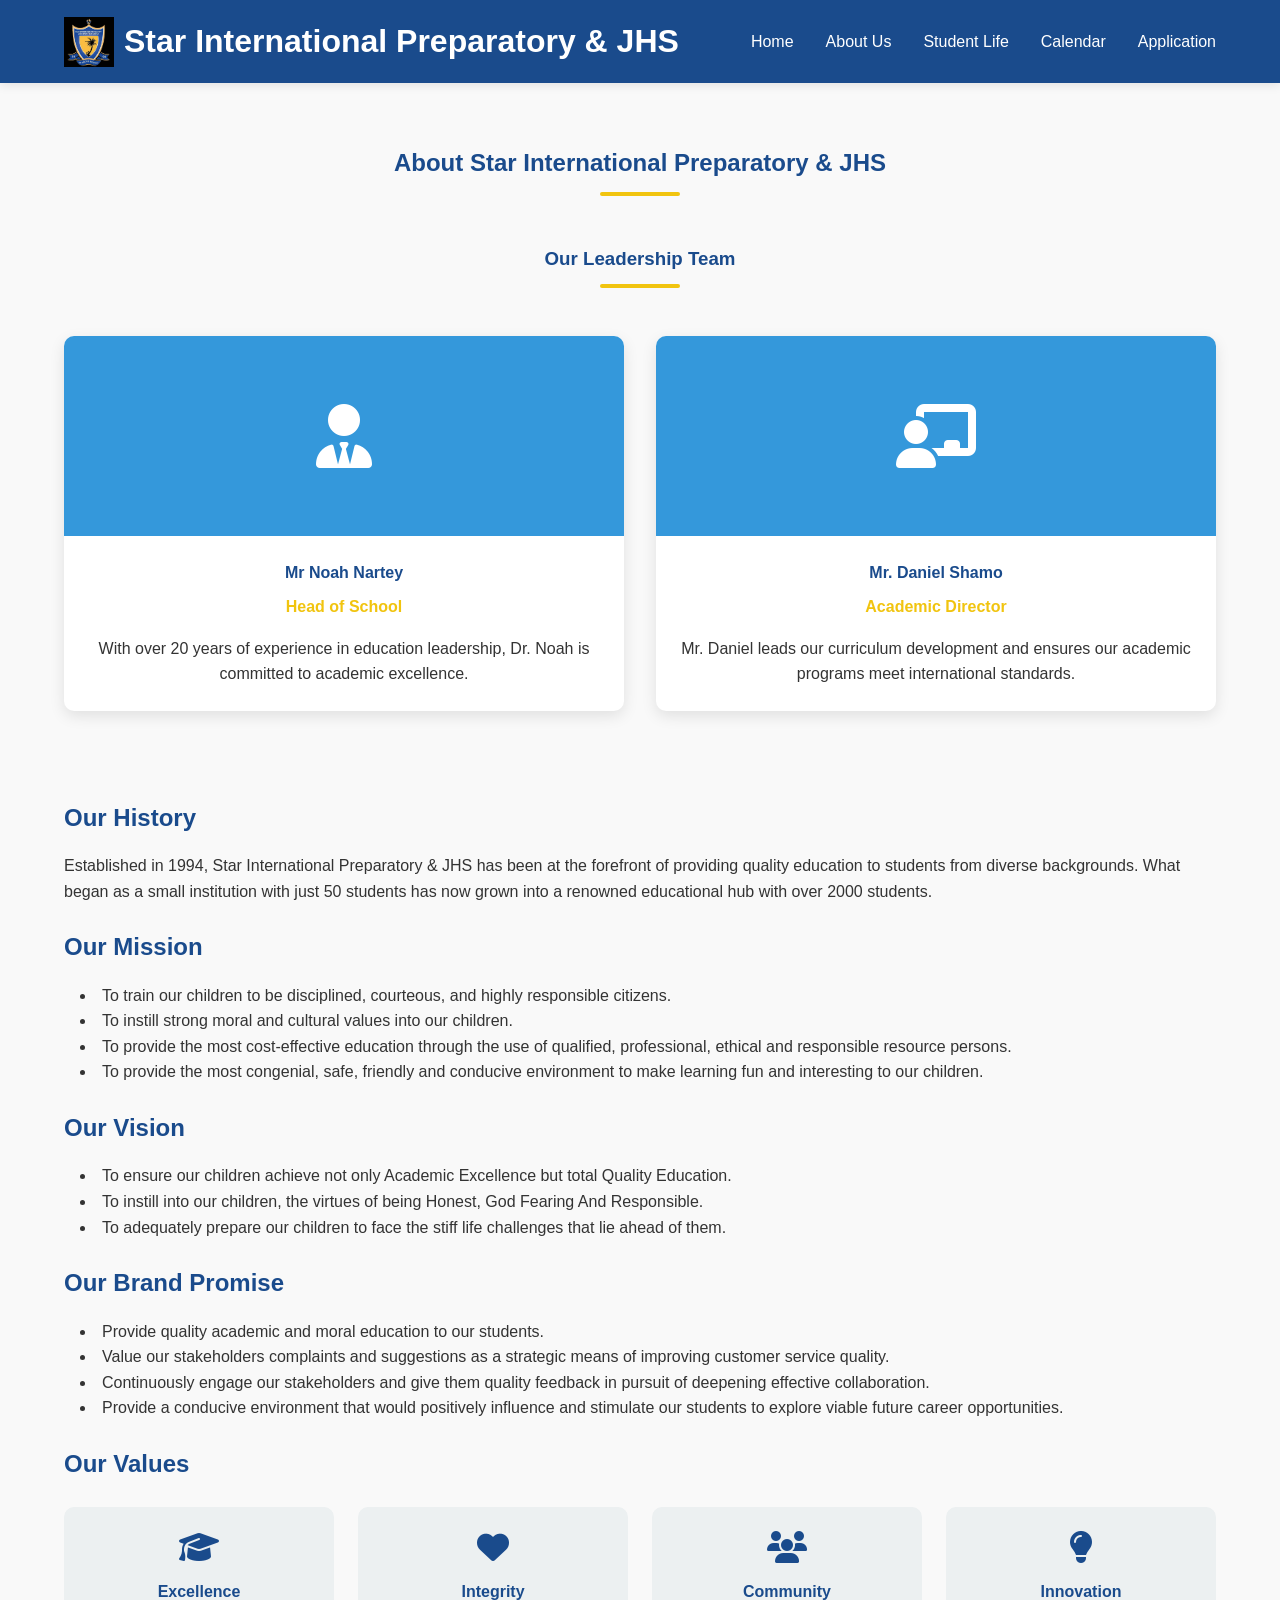
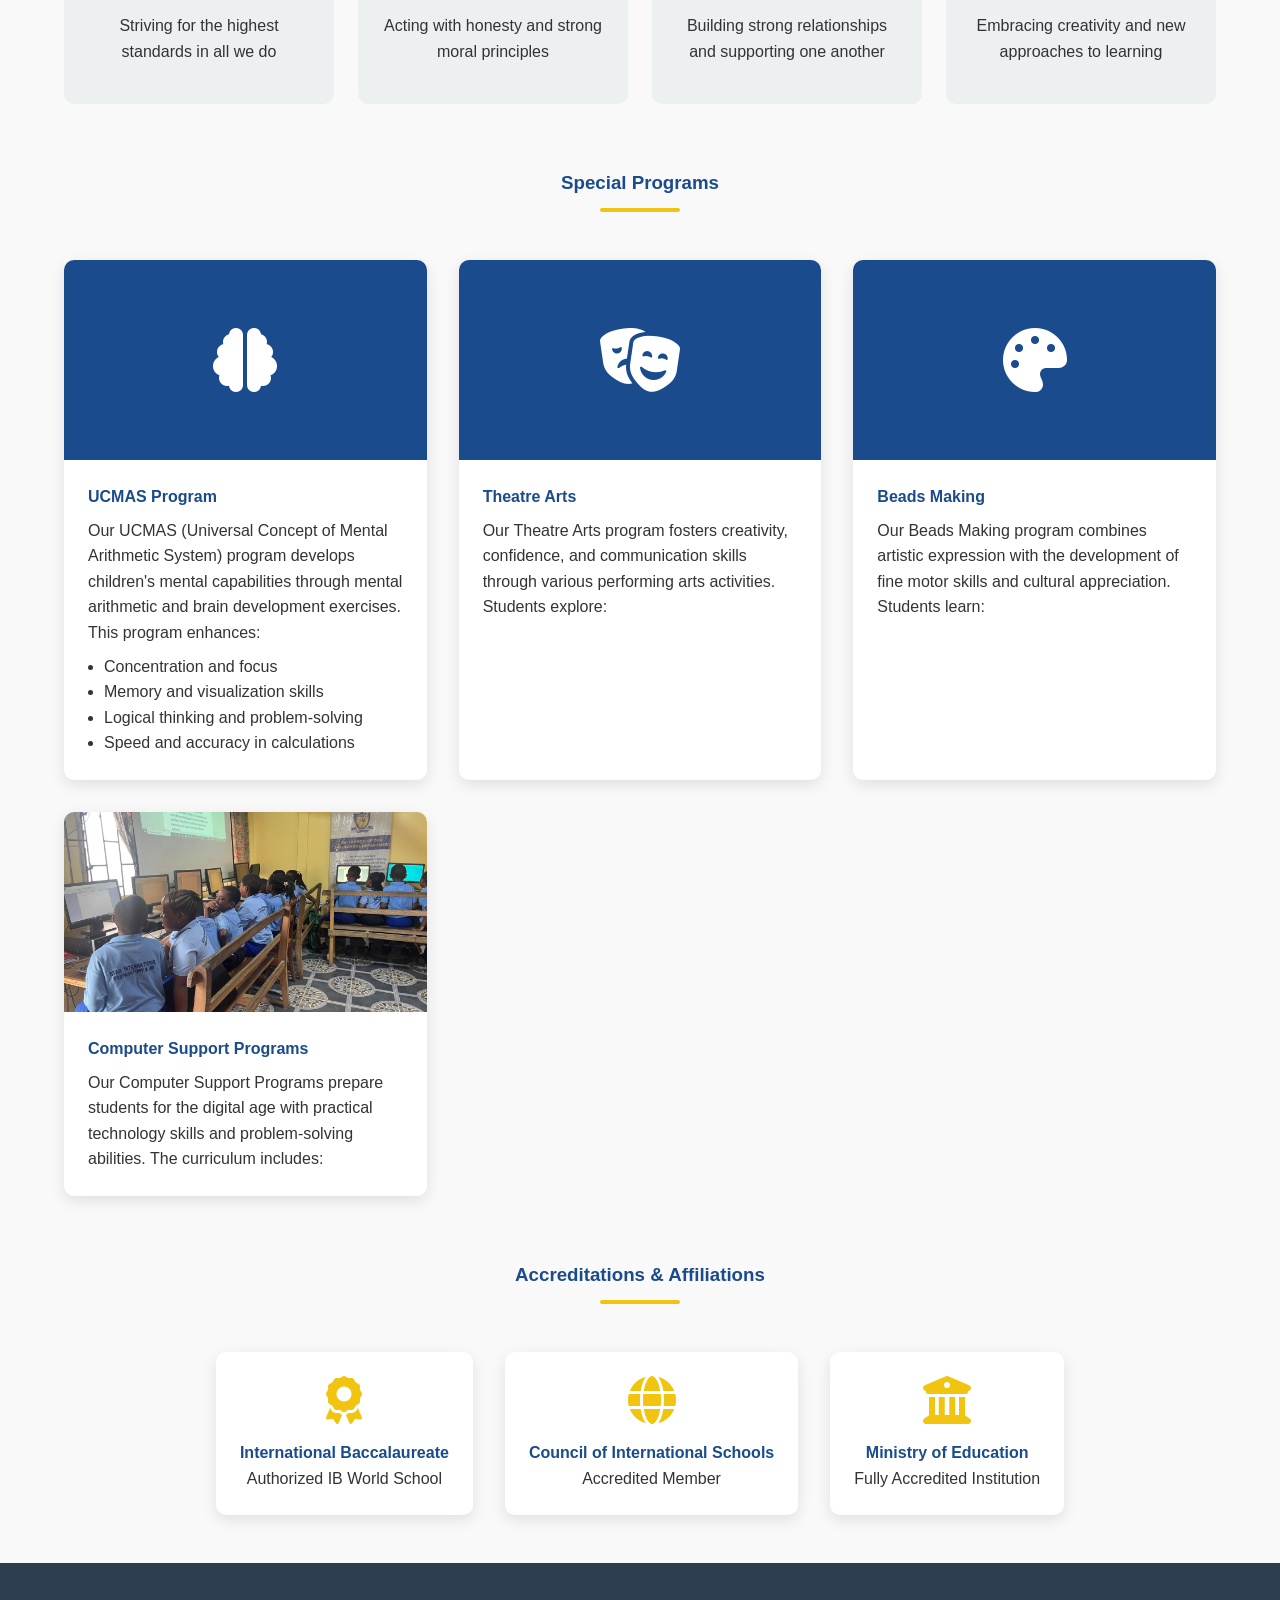
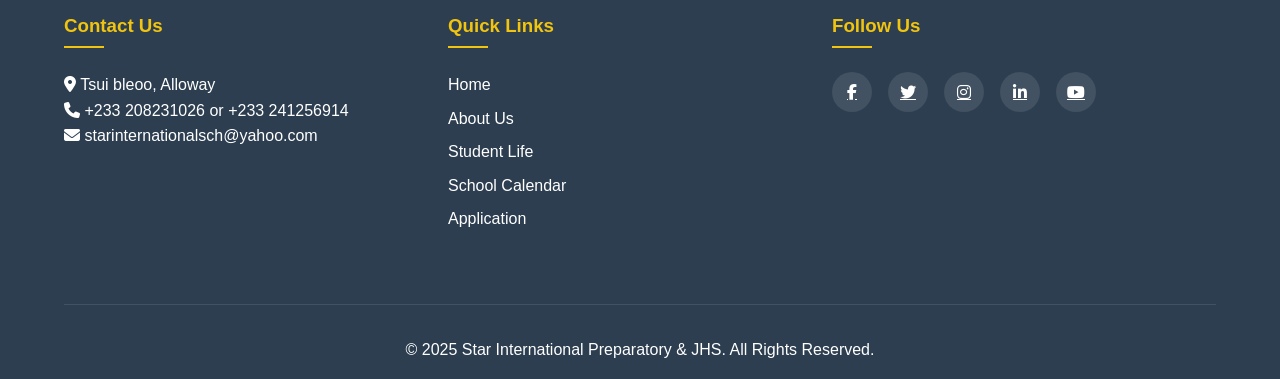
==== commit 5e244ba6: "Move Our Leadership Team section to top of About page" ====
--- a/about.html
+++ b/about.html
@@ -80,6 +80,34 @@
         <section class="page-content active" style="padding: 7rem 0 3rem;">
             <div class="container" style="padding-top: 2rem;">
                 <h2 class="section-title">About Star International Preparatory & JHS </h2>
+
+                <!-- Faculty Section -->
+                <div>
+                    <h3 class="section-title">Our Leadership Team</h3>
+                    <div style="display: grid; grid-template-columns: repeat(auto-fit, minmax(300px, 1fr)); gap: 2rem; margin-top: 2rem; margin-bottom: 4rem;">
+                        <div style="background: white; border-radius: 10px; overflow: hidden; box-shadow: 0 5px 15px rgba(0,0,0,0.1); text-align: center;">
+                            <div style="height: 200px; background: var(--light-blue); display: flex; align-items: center; justify-content: center;">
+                                <i class="fas fa-user-tie" style="font-size: 4rem; color: white;"></i>
+                            </div>
+                            <div style="padding: 1.5rem;">
+                                <h4 style="color: var(--blue); margin-bottom: 0.5rem;">Mr Noah Nartey</h4>
+                                <p style="color: var(--yellow); font-weight: 600; margin-bottom: 1rem;">Head of School</p>
+                                <p>With over 20 years of experience in education leadership, Dr. Noah is committed to academic excellence.</p>
+                            </div>
+                        </div>
+                        <div style="background: white; border-radius: 10px; overflow: hidden; box-shadow: 0 5px 15px rgba(0,0,0,0.1); text-align: center;">
+                            <div style="height: 200px; background: var(--light-blue); display: flex; align-items: center; justify-content: center;">
+                                <i class="fas fa-chalkboard-teacher" style="font-size: 4rem; color: white;"></i>
+                            </div>
+                            <div style="padding: 1.5rem;">
+                                <h4 style="color: var(--blue); margin-bottom: 0.5rem;">Mr. Daniel Shamo</h4>
+                                <p style="color: var(--yellow); font-weight: 600; margin-bottom: 1rem;">Academic Director</p>
+                                <p>Mr. Daniel leads our curriculum development and ensures our academic programs meet international standards.</p>
+                            </div>
+                        </div>
+                    </div>
+                </div>
+
                 <div class="about-content">
                     <div class="about-text">
                         <h3>Our History</h3>
@@ -178,33 +206,6 @@
                             <div style="padding: 1.5rem;">
                                 <h4 style="color: var(--blue); margin-bottom: 0.5rem;">Computer Support Programs</h4>
                                 <p>Our Computer Support Programs prepare students for the digital age with practical technology skills and problem-solving abilities. The curriculum includes:</p>
-                            </div>
-                        </div>
-                    </div>
-                </div>
-                
-                <!-- Faculty Section -->
-                <div style="margin-top: 4rem;">
-                    <h3 class="section-title">Our Leadership Team</h3>
-                    <div style="display: grid; grid-template-columns: repeat(auto-fit, minmax(300px, 1fr)); gap: 2rem; margin-top: 2rem;">
-                        <div style="background: white; border-radius: 10px; overflow: hidden; box-shadow: 0 5px 15px rgba(0,0,0,0.1); text-align: center;">
-                            <div style="height: 200px; background: var(--light-blue); display: flex; align-items: center; justify-content: center;">
-                                <i class="fas fa-user-tie" style="font-size: 4rem; color: white;"></i>
-                            </div>
-                            <div style="padding: 1.5rem;">
-                                <h4 style="color: var(--blue); margin-bottom: 0.5rem;">Mr Noah Nartey</h4>
-                                <p style="color: var(--yellow); font-weight: 600; margin-bottom: 1rem;">Head of School</p>
-                                <p>With over 20 years of experience in education leadership, Dr. Noah is committed to academic excellence.</p>
-                            </div>
-                        </div>
-                        <div style="background: white; border-radius: 10px; overflow: hidden; box-shadow: 0 5px 15px rgba(0,0,0,0.1); text-align: center;">
-                            <div style="height: 200px; background: var(--light-blue); display: flex; align-items: center; justify-content: center;">
-                                <i class="fas fa-chalkboard-teacher" style="font-size: 4rem; color: white;"></i>
-                            </div>
-                            <div style="padding: 1.5rem;">
-                                <h4 style="color: var(--blue); margin-bottom: 0.5rem;">Mr. Daniel Shamo</h4>
-                                <p style="color: var(--yellow); font-weight: 600; margin-bottom: 1rem;">Academic Director</p>
-                                <p>Mr. Daniel leads our curriculum development and ensures our academic programs meet international standards.</p>
                             </div>
                         </div>
                     </div>
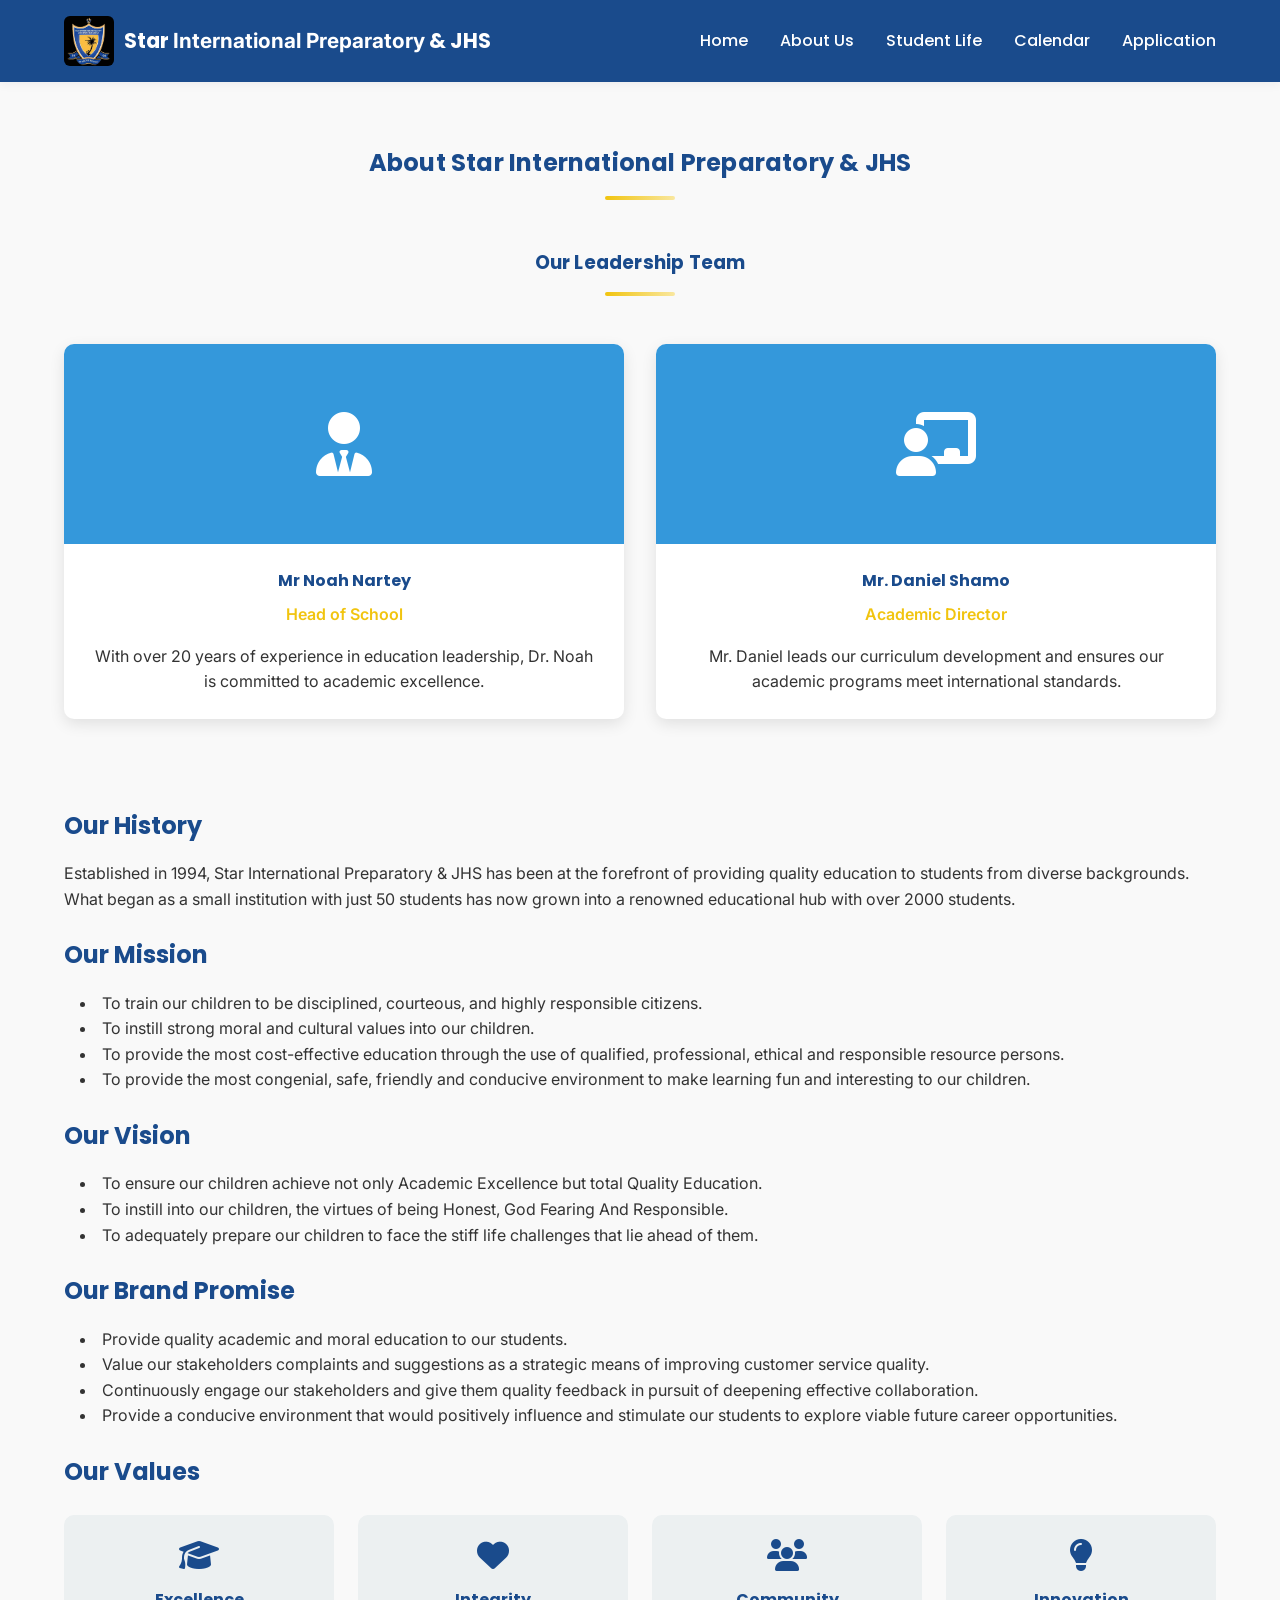
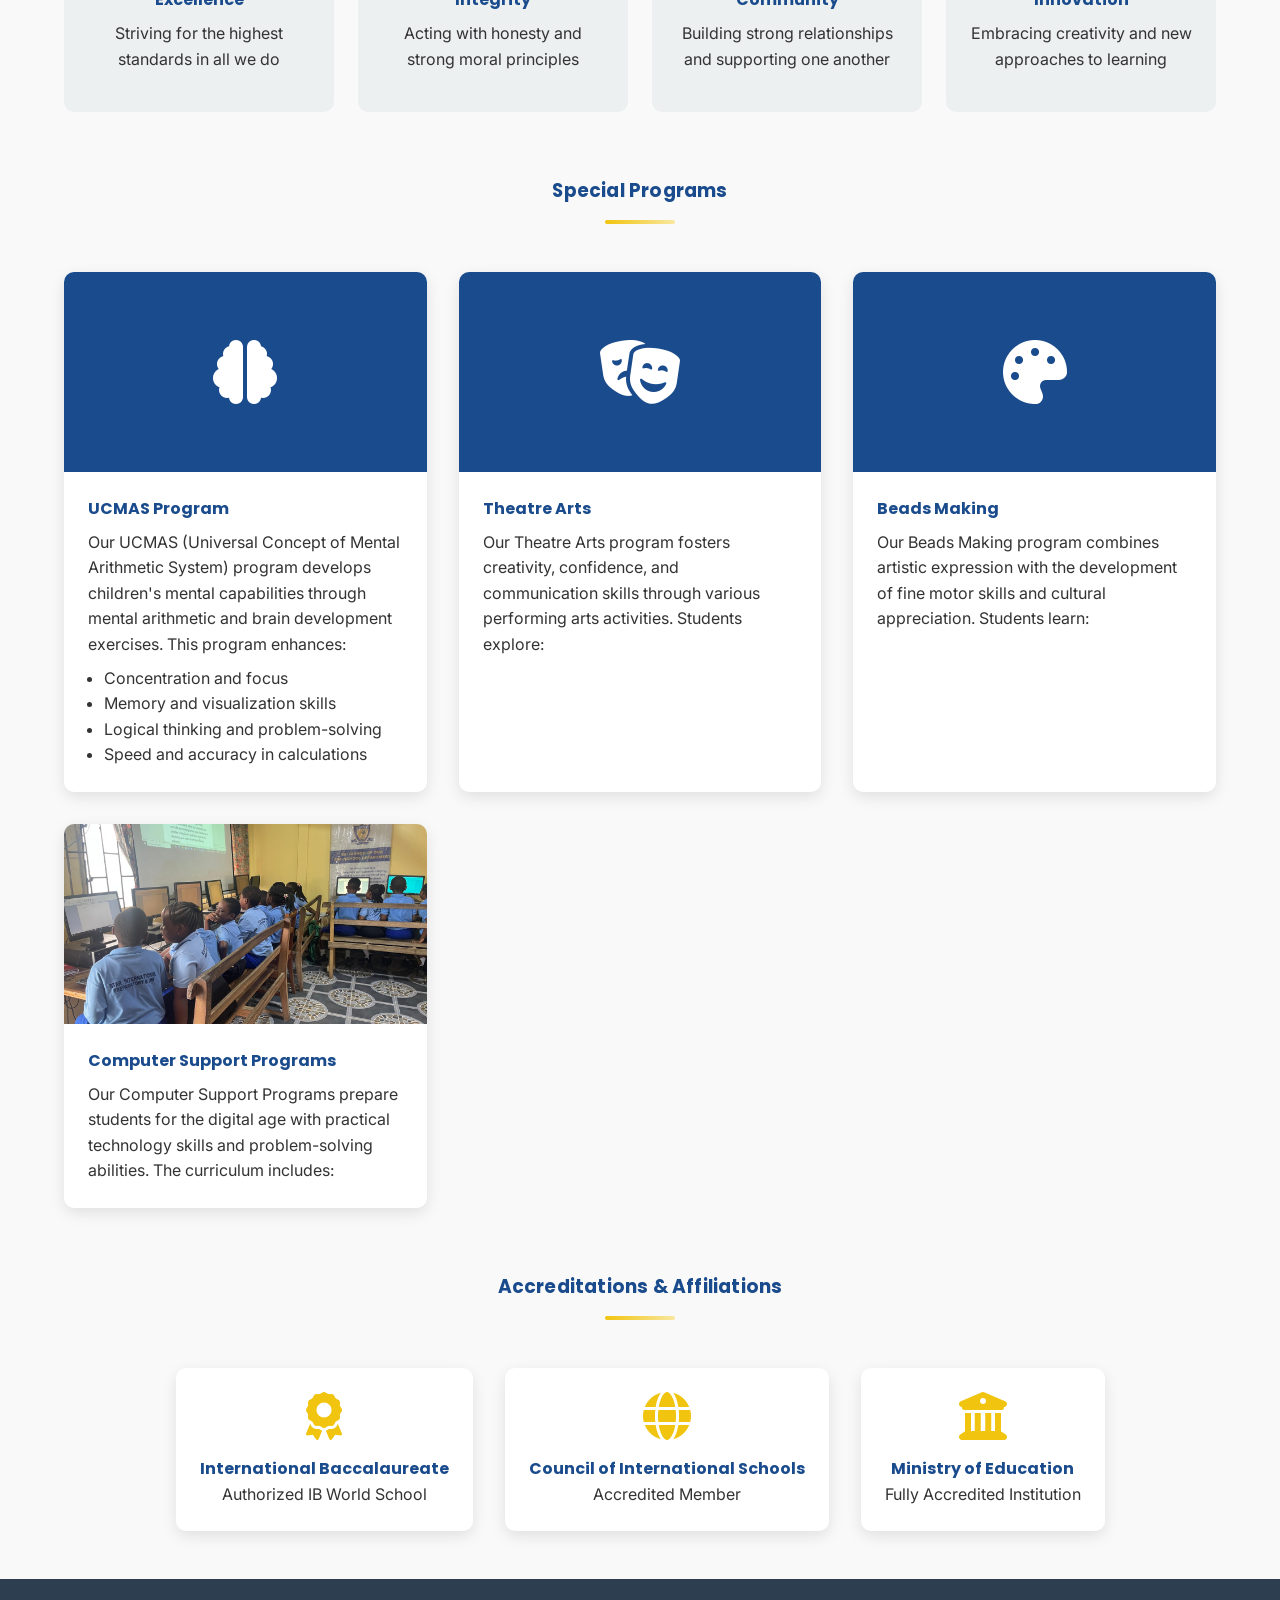
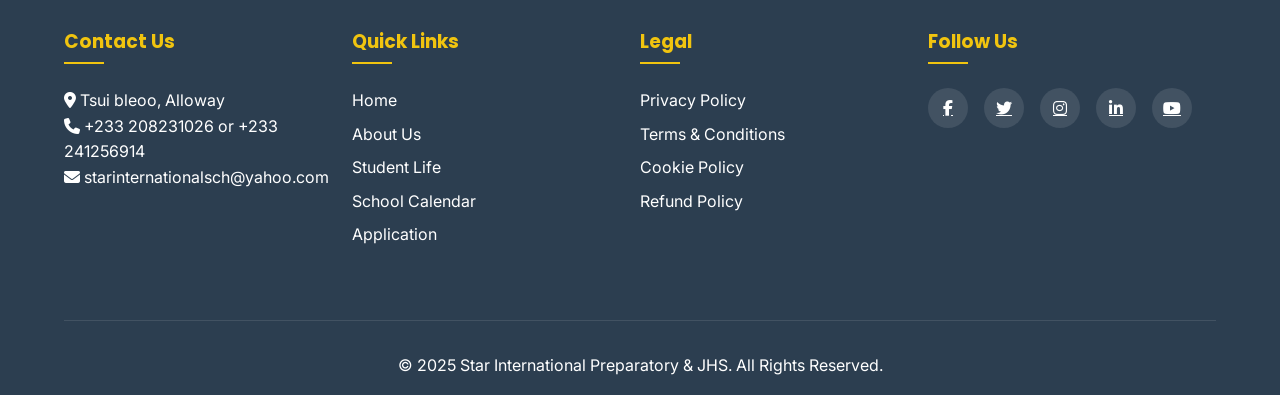
==== commit d56499d2: "Add privacy policy, T&Cs, cookie policy, refund policy, form consent, and accessibility fixes" ====
--- a/about.html
+++ b/about.html
@@ -51,6 +51,7 @@
     </style>
 </head>
 <body>
+    <a href="#main-content" class="skip-link">Skip to main content</a>
     <!-- Header & Navigation -->
     <header>
         <div class="container header-container">
@@ -61,10 +62,10 @@
                 <h1>Star <span>International Preparatory</span> & JHS</h1>
             </div>
             <nav>
-                <button class="mobile-menu-btn">
-                    <i class="fas fa-bars"></i>
+                <button class="mobile-menu-btn" aria-label="Toggle navigation menu" aria-expanded="false" aria-controls="primary-nav">
+                    <i class="fas fa-bars" aria-hidden="true"></i>
                 </button>
-                <ul>
+                <ul id="primary-nav">
                     <li><a href="index.html" class="nav-link">Home</a></li>
                     <li><a href="about.html" class="nav-link">About Us</a></li>
                     <li><a href="students.html" class="nav-link">Student Life</a></li>
@@ -76,7 +77,7 @@
     </header>
 
     <!-- About Us Page Content -->
-    <main>
+    <main id="main-content">
         <section class="page-content active" style="padding: 7rem 0 3rem;">
             <div class="container" style="padding-top: 2rem;">
                 <h2 class="section-title">About Star International Preparatory & JHS </h2>
@@ -257,15 +258,25 @@
                         <li><a href="application.html">Application</a></li>
                     </ul>
                 </div>
+
+                <div class="footer-column">
+                    <h3>Legal</h3>
+                    <ul>
+                        <li><a href="privacy-policy.html">Privacy Policy</a></li>
+                        <li><a href="terms.html">Terms & Conditions</a></li>
+                        <li><a href="cookie-policy.html">Cookie Policy</a></li>
+                        <li><a href="refund-policy.html">Refund Policy</a></li>
+                    </ul>
+                </div>
                 
                 <div class="footer-column">
                     <h3>Follow Us</h3>
                     <div class="social-links">
-                        <a href="#"><i class="fab fa-facebook-f"></i></a>
-                        <a href="#"><i class="fab fa-twitter"></i></a>
-                        <a href="#"><i class="fab fa-instagram"></i></a>
-                        <a href="#"><i class="fab fa-linkedin-in"></i></a>
-                        <a href="#"><i class="fab fa-youtube"></i></a>
+                        <a href="#" aria-label="Facebook (link coming soon)"><i class="fab fa-facebook-f" aria-hidden="true"></i></a>
+                        <a href="#" aria-label="Twitter (link coming soon)"><i class="fab fa-twitter" aria-hidden="true"></i></a>
+                        <a href="#" aria-label="Instagram (link coming soon)"><i class="fab fa-instagram" aria-hidden="true"></i></a>
+                        <a href="#" aria-label="LinkedIn (link coming soon)"><i class="fab fa-linkedin-in" aria-hidden="true"></i></a>
+                        <a href="#" aria-label="YouTube (link coming soon)"><i class="fab fa-youtube" aria-hidden="true"></i></a>
                     </div>
                 </div>
             </div>
@@ -284,7 +295,8 @@
 
             // Mobile menu toggle
             mobileMenuBtn.addEventListener('click', function() {
-                navMenu.classList.toggle('show');
+                const isOpen = navMenu.classList.toggle('show');
+                mobileMenuBtn.setAttribute('aria-expanded', isOpen ? 'true' : 'false');
             });
         });
     </script>
--- a/Style.css
+++ b/Style.css
@@ -1,3 +1,5 @@
+ @import url('https://fonts.googleapis.com/css2?family=Poppins:wght@500;600;700;800&family=Inter:wght@400;500;600&display=swap');
+
  :root {
             --blue: #1a4b8c;
             --light-blue: #3498db;
@@ -5,12 +7,26 @@
             --light-yellow: #f9e79f;
             --dark: #2c3e50;
             --light: #ecf0f1;
+            --radius-sm: 8px;
+            --radius-md: 14px;
+            --radius-lg: 20px;
+            --shadow-sm: 0 2px 10px rgba(20, 30, 60, 0.06);
+            --shadow-md: 0 10px 30px rgba(20, 30, 60, 0.10);
+            --shadow-lg: 0 20px 50px rgba(20, 30, 60, 0.16);
+            --ease: cubic-bezier(0.4, 0, 0.2, 1);
         }
         * {
             margin: 0;
             padding: 0;
             box-sizing: border-box;
-            font-family: 'Segoe UI', Tahoma, Geneva, Verdana, sans-serif;
+            font-family: 'Inter', 'Segoe UI', Tahoma, Geneva, Verdana, sans-serif;
+        }
+        h1, h2, h3, h4, .section-title, .btn, nav ul li a, .logo {
+            font-family: 'Poppins', 'Segoe UI', Tahoma, Geneva, Verdana, sans-serif;
+        }
+        :focus-visible {
+            outline: 3px solid var(--light-blue);
+            outline-offset: 2px;
         }
          html {
             scroll-behavior: smooth;
@@ -36,19 +52,21 @@
             display: inline-block;
             background: var(--blue);
             color: white;
-            padding: 12px 24px;
-            border-radius: 30px;
+            padding: 13px 28px;
+            border-radius: var(--radius-md);
             text-decoration: none;
             font-weight: 600;
-            transition: all 0.3s ease;
+            letter-spacing: 0.2px;
+            transition: transform 0.25s var(--ease), box-shadow 0.25s var(--ease), background 0.25s var(--ease);
             border: none;
             cursor: pointer;
+            box-shadow: var(--shadow-sm);
         }
         
         .btn:hover {
             background: var(--light-blue);
             transform: translateY(-3px);
-            box-shadow: 0 5px 15px rgba(0, 0, 0, 0.1);
+            box-shadow: var(--shadow-md);
         }
         
         .btn-yellow {
@@ -65,16 +83,18 @@
             margin-bottom: 3rem;
             color: var(--blue);
             position: relative;
+            font-weight: 700;
+            letter-spacing: 0.2px;
         }
         
         .section-title:after {
             content: '';
             display: block;
-            width: 80px;
+            width: 70px;
             height: 4px;
-            background: var(--yellow);
-            margin: 10px auto;
-            border-radius: 2px;
+            background: linear-gradient(90deg, var(--yellow), var(--light-yellow));
+            margin: 14px auto;
+            border-radius: 4px;
         }
         
         /* Header & Navigation */
@@ -86,7 +106,7 @@
             width: 100%;
             top: 0;
             z-index: 1000;
-            box-shadow: 0 2px 10px rgba(0, 0, 0, 0.1);
+            box-shadow: var(--shadow-sm);
         }
         
         .header-container {
@@ -98,13 +118,20 @@
         .logo {
             display: flex;
             align-items: center;
+            font-weight: 600;
+        }
+
+        .logo h1 {
+            font-size: 1.3rem;
+            white-space: nowrap;
+            line-height: 1.2;
         }
         
         .school-logo {
             height: 50px;
             width: auto;
             margin-right: 10px;
-            border-margin: 5px;
+            border-radius: 6px;
         }
        
         nav ul {
@@ -155,6 +182,9 @@
         @media (max-width: 768px) {
             .school-logo {
               height: 40px;
+        }
+        .logo h1 {
+            font-size: 1rem;
         }
          .mobile-menu-btn {
         display: block;
@@ -192,18 +222,21 @@
     .school-logo {
         height: 35px;
     }
+    .logo h1 {
+        font-size: 0.8rem;
+    }
 }
         
         
         /* Hero Section */
         .hero {
-            background: linear-gradient(-45deg, var(--blue), var(--light-blue), var(--yellow), var(--light-yellow), var(--blue));
-            background-size: 400% 400%;
-            animation: gradient 15s ease infinite;
+            background: linear-gradient(120deg, var(--blue), #123863, var(--light-blue), var(--blue));
+            background-size: 300% 300%;
+            animation: gradient 18s ease infinite;
             color: white;
             text-align: center;
-            padding: 10rem 0 5rem;
-            margin-top: 70px;
+            padding: 7rem 0 5rem;
+            margin-top: -7rem;
             position: relative;
             overflow: hidden;
 }
@@ -267,9 +300,9 @@
     flex: 1;
     position: relative;
     height: 500px;
-    border-radius: 6px;
+    border-radius: var(--radius-lg);
     overflow: hidden;
-    box-shadow: 0 10px 30px rgba(0, 0, 0, 0.1);
+    box-shadow: var(--shadow-md);
 }
 
 .about-slideshow img {
@@ -354,17 +387,18 @@
         }
         
         .gallery-item {
-            border-radius: 10px;
+            border-radius: var(--radius-md);
             overflow: hidden;
-            box-shadow: 0 5px 15px rgba(0, 0, 0, 0.1);
+            box-shadow: var(--shadow-sm);
             position: relative;
             height: 250px;
             cursor: pointer;
-            transition: transform 0.3s;
+            transition: transform 0.35s var(--ease), box-shadow 0.35s var(--ease);
         }
         
         .gallery-item:hover {
-            transform: translateY(-5px);
+            transform: translateY(-6px);
+            box-shadow: var(--shadow-md);
         }
         
         .gallery-item img {
@@ -403,9 +437,9 @@
         
         .calendar-container {
             background: var(--light);
-            border-radius: 10px;
+            border-radius: var(--radius-lg);
             padding: 2rem;
-            box-shadow: 0 5px 15px rgba(0, 0, 0, 0.05);
+            box-shadow: var(--shadow-sm);
         }
         
         .calendar-header {
@@ -443,9 +477,9 @@
         }
        /* Application Form */
        #application {
-    background: linear-gradient(-45deg, var(--blue), var(--light-blue), var(--yellow), var(--light-yellow), var(--blue));
-    background-size: 400% 400%;
-    animation: gradient 15s ease infinite;
+    background: linear-gradient(120deg, var(--blue), #123863, var(--light-blue), var(--blue));
+    background-size: 300% 300%;
+    animation: gradient 18s ease infinite;
     min-height: 100vh;
 }
         
@@ -485,11 +519,11 @@
         
         .form-control {
             width: 100%;
-            padding: 42px;
+            padding: 12px 16px;
             border: 1px solid #ddd;
-            border-radius: 5px;
+            border-radius: var(--radius-sm);
             font-size: 1rem;
-            transition: border-color 0.3s;
+            transition: border-color 0.25s var(--ease), box-shadow 0.25s var(--ease);
         }
         
         .form-control:focus {
@@ -686,13 +720,14 @@
             background: rgba(255, 255, 255, 0.1);
             color: white;
             border-radius: 50%;
-            transition: all 0.3s;
+            transition: all 0.3s var(--ease);
         }
         
         .social-links a:hover {
             background: var(--yellow);
             color: var(--dark);
             transform: translateY(-3px);
+            box-shadow: var(--shadow-sm);
         }
         /* Smooth scrolling for the entire site */
 html {
@@ -853,3 +888,64 @@
 .gallery-item {
     cursor: zoom-in;
 }
+
+/* Accessibility: skip link */
+.skip-link {
+    position: absolute;
+    left: -9999px;
+    top: 0;
+    background: var(--dark);
+    color: white;
+    padding: 0.75rem 1.25rem;
+    z-index: 2000;
+    border-radius: 0 0 6px 0;
+}
+.skip-link:focus {
+    left: 0;
+}
+
+/* Accessibility: visible focus states for keyboard users */
+a:focus-visible,
+button:focus-visible,
+input:focus-visible,
+select:focus-visible,
+textarea:focus-visible,
+.gallery-item:focus-visible {
+    outline: 3px solid var(--yellow);
+    outline-offset: 2px;
+}
+
+/* Legal pages */
+.legal-content {
+    max-width: 820px;
+    margin: 0 auto;
+    padding: 7rem 1.5rem 4rem;
+    line-height: 1.7;
+}
+.legal-content h2 {
+    margin-bottom: 0.5rem;
+}
+.legal-content .legal-updated {
+    color: #666;
+    margin-bottom: 2rem;
+    font-size: 0.95rem;
+}
+.legal-content h3 {
+    color: var(--blue);
+    margin: 2rem 0 0.75rem;
+}
+.legal-content p, .legal-content li {
+    margin-bottom: 0.85rem;
+}
+.legal-content ul {
+    margin-left: 1.5rem;
+}
+.legal-content a {
+    color: var(--blue);
+}
+.legal-placeholder {
+    background: #fff9e6;
+    border-left: 3px solid var(--yellow);
+    padding: 0.75rem 1rem;
+    font-size: 0.95rem;
+}
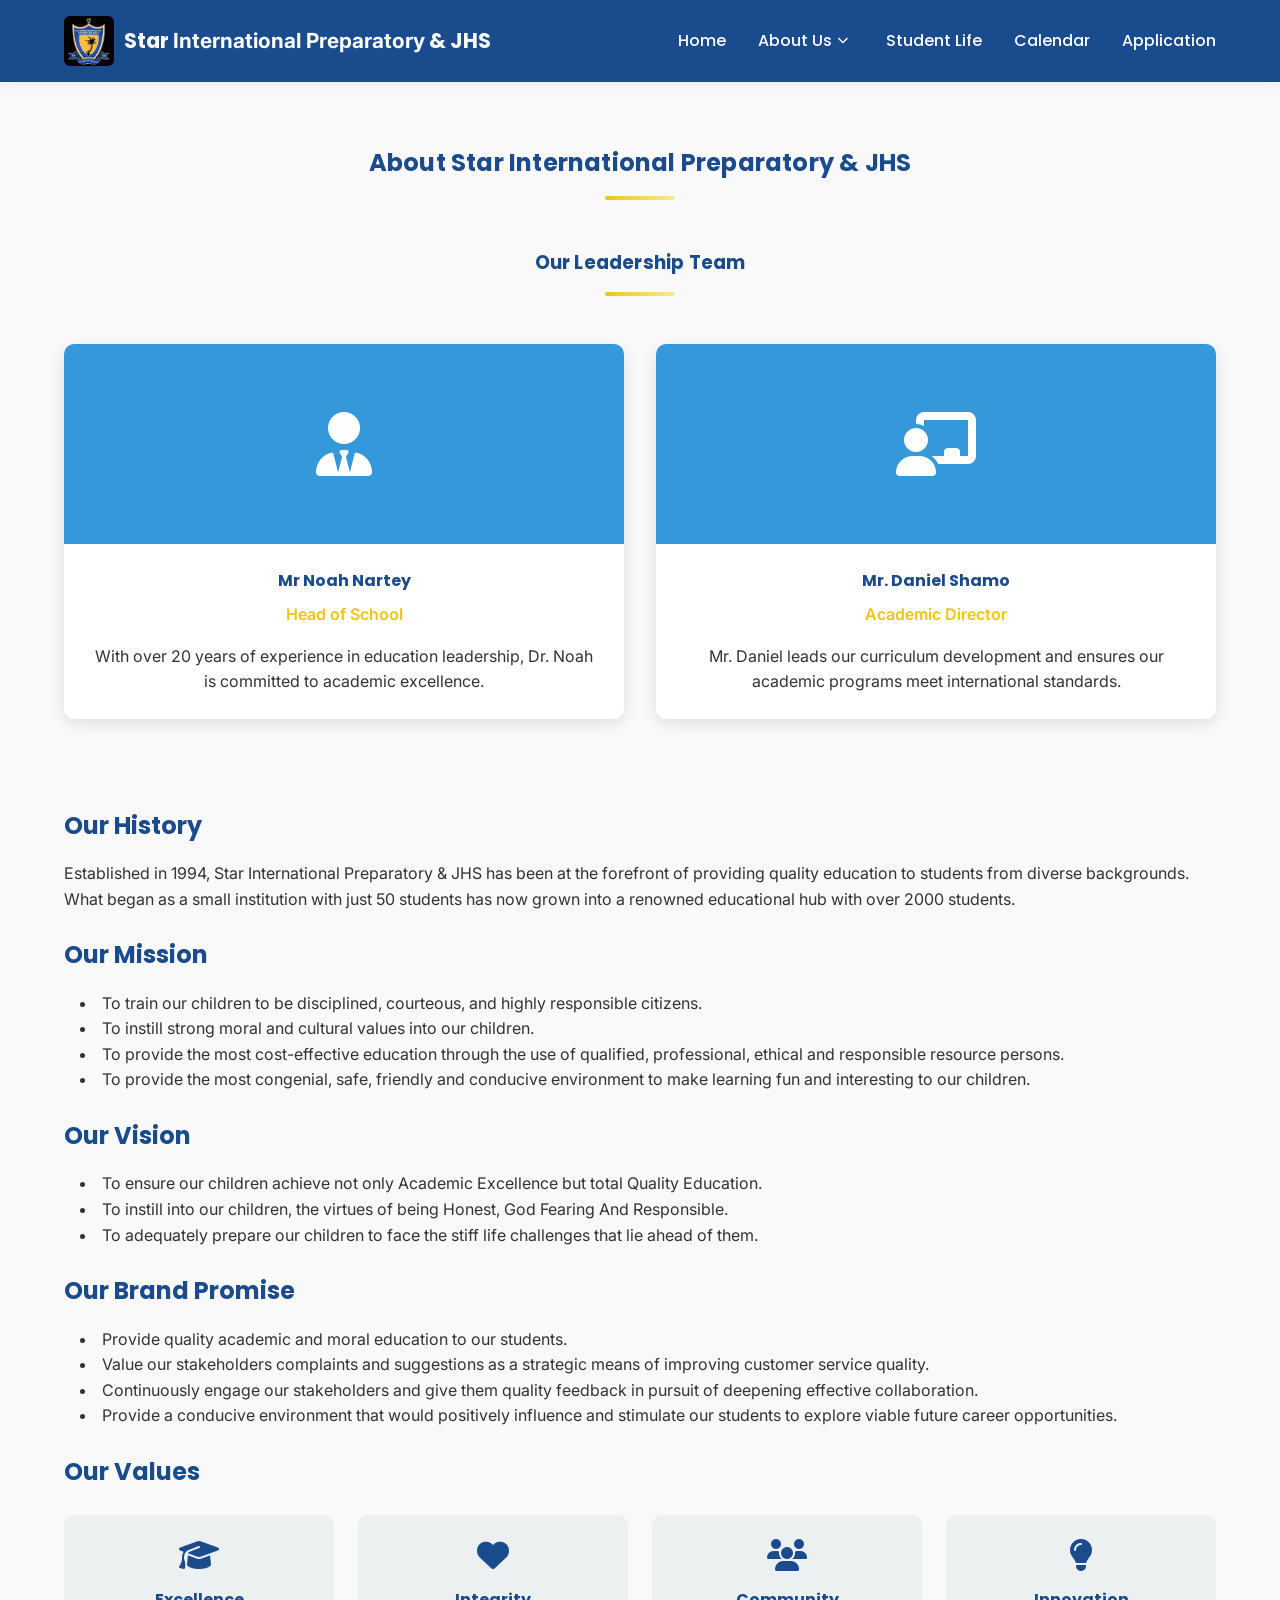
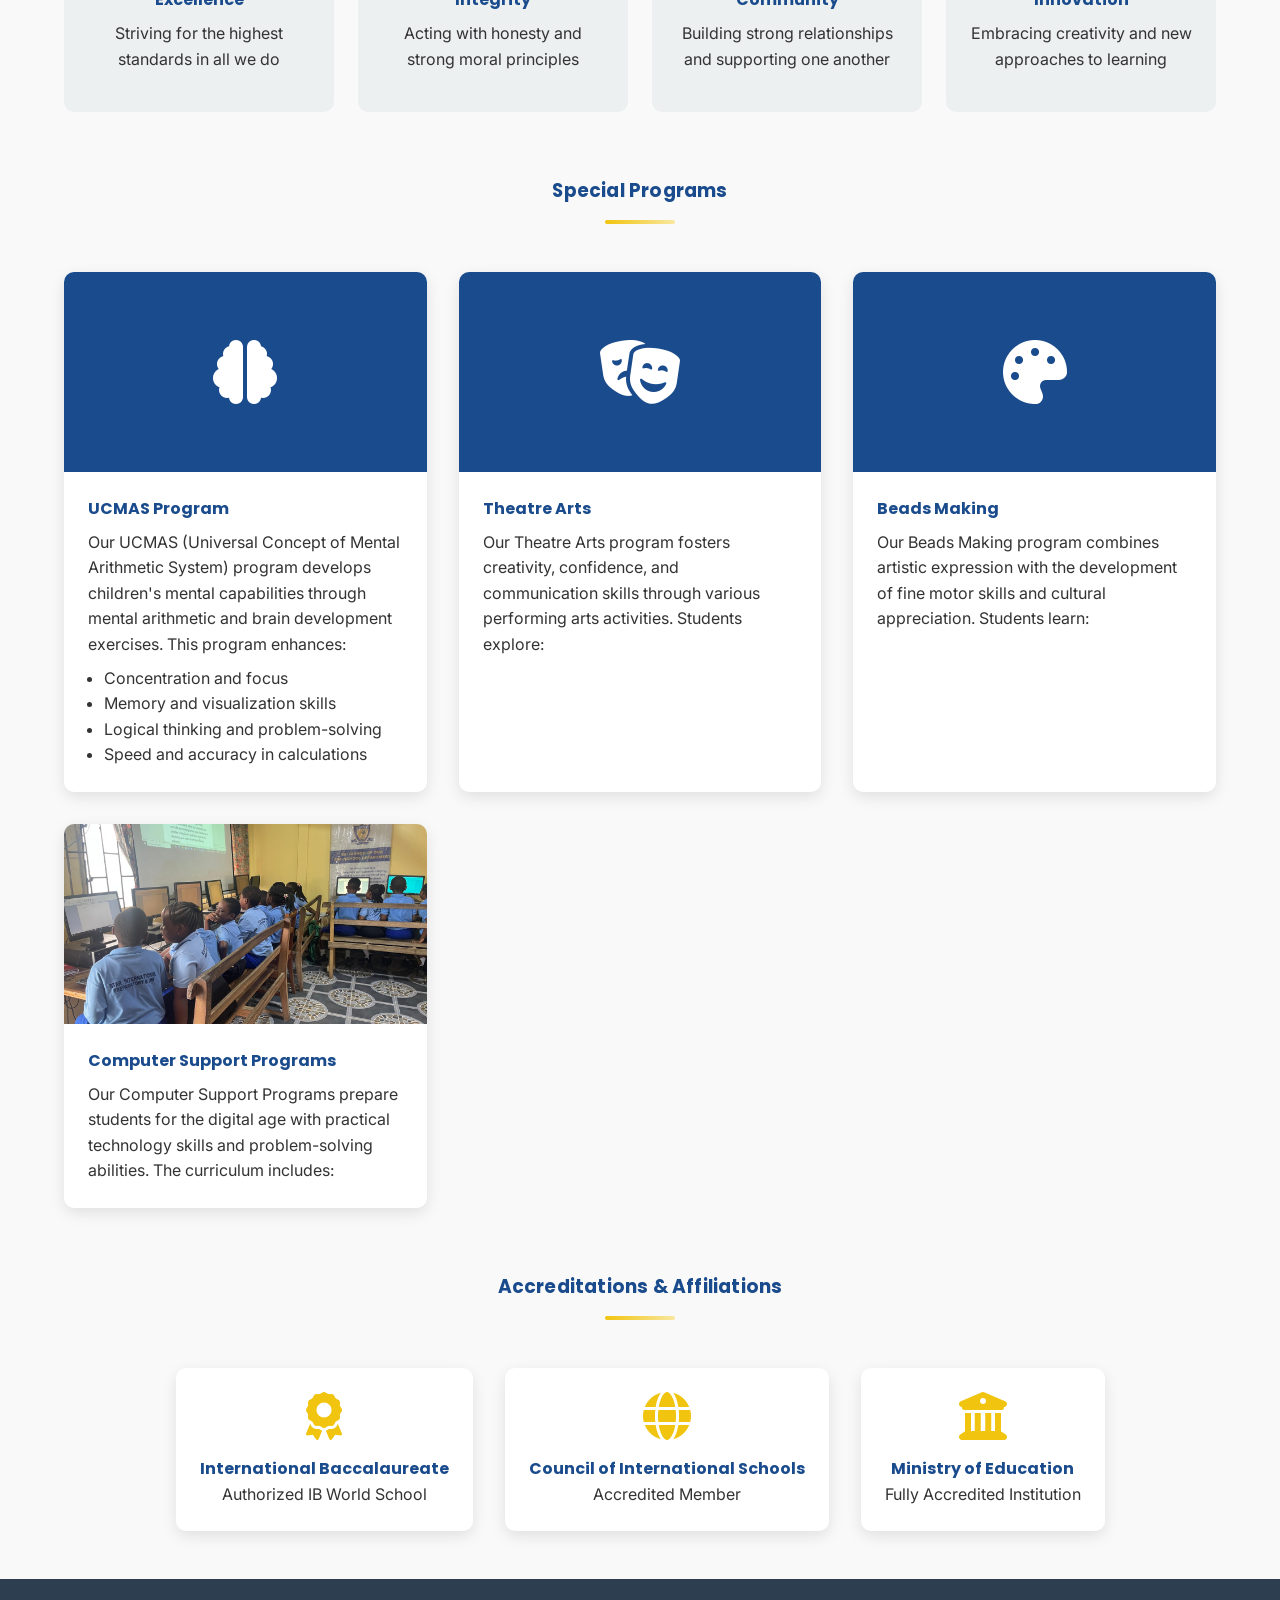
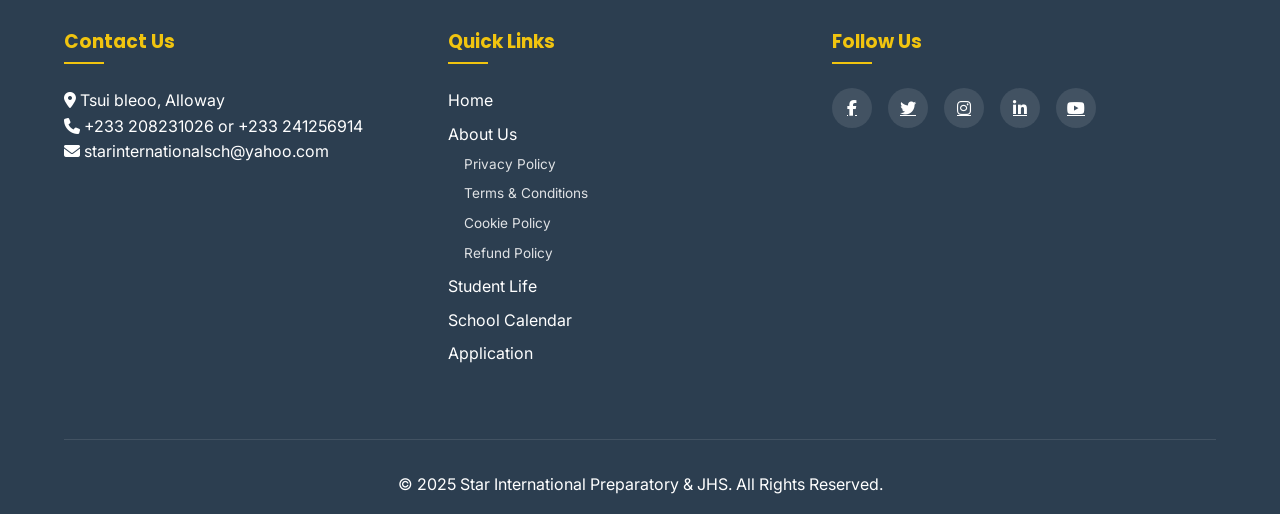
==== commit dbf64e32: "Nest legal pages (privacy, terms, cookie, refund) under About Us in nav and footer" ====
--- a/about.html
+++ b/about.html
@@ -67,7 +67,18 @@
                 </button>
                 <ul id="primary-nav">
                     <li><a href="index.html" class="nav-link">Home</a></li>
-                    <li><a href="about.html" class="nav-link">About Us</a></li>
+                    <li class="has-submenu">
+                        <a href="about.html" class="nav-link">About Us</a>
+                        <button class="submenu-toggle" type="button" aria-expanded="false" aria-controls="about-submenu" aria-label="Show legal pages under About Us">
+                            <i class="fas fa-chevron-down" aria-hidden="true"></i>
+                        </button>
+                        <ul class="submenu" id="about-submenu">
+                            <li><a href="privacy-policy.html">Privacy Policy</a></li>
+                            <li><a href="terms.html">Terms & Conditions</a></li>
+                            <li><a href="cookie-policy.html">Cookie Policy</a></li>
+                            <li><a href="refund-policy.html">Refund Policy</a></li>
+                        </ul>
+                    </li>
                     <li><a href="students.html" class="nav-link">Student Life</a></li>
                     <li><a href="calendar.html" class="nav-link">Calendar</a></li>
                     <li><a href="application.html" class="nav-link">Application</a></li>
@@ -252,20 +263,18 @@
                     <h3>Quick Links</h3>
                     <ul>
                         <li><a href="index.html">Home</a></li>
-                        <li><a href="about.html">About Us</a></li>
+                        <li>
+                            <a href="about.html">About Us</a>
+                            <ul class="footer-sublist">
+                                <li><a href="privacy-policy.html">Privacy Policy</a></li>
+                                <li><a href="terms.html">Terms & Conditions</a></li>
+                                <li><a href="cookie-policy.html">Cookie Policy</a></li>
+                                <li><a href="refund-policy.html">Refund Policy</a></li>
+                            </ul>
+                        </li>
                         <li><a href="students.html">Student Life</a></li>
                         <li><a href="calendar.html">School Calendar</a></li>
                         <li><a href="application.html">Application</a></li>
-                    </ul>
-                </div>
-
-                <div class="footer-column">
-                    <h3>Legal</h3>
-                    <ul>
-                        <li><a href="privacy-policy.html">Privacy Policy</a></li>
-                        <li><a href="terms.html">Terms & Conditions</a></li>
-                        <li><a href="cookie-policy.html">Cookie Policy</a></li>
-                        <li><a href="refund-policy.html">Refund Policy</a></li>
                     </ul>
                 </div>
                 
@@ -298,6 +307,26 @@
                 const isOpen = navMenu.classList.toggle('show');
                 mobileMenuBtn.setAttribute('aria-expanded', isOpen ? 'true' : 'false');
             });
+
+            // Submenu toggle (About Us > legal pages)
+            document.querySelectorAll('.submenu-toggle').forEach(function(toggleBtn) {
+                const submenu = document.getElementById(toggleBtn.getAttribute('aria-controls'));
+                toggleBtn.addEventListener('click', function(e) {
+                    e.preventDefault();
+                    const isOpen = submenu.classList.toggle('show');
+                    toggleBtn.setAttribute('aria-expanded', isOpen ? 'true' : 'false');
+                });
+            });
+
+            document.addEventListener('click', function(e) {
+                document.querySelectorAll('.submenu.show').forEach(function(sm) {
+                    const btn = document.querySelector('[aria-controls="' + sm.id + '"]');
+                    if (!sm.contains(e.target) && btn && !btn.contains(e.target)) {
+                        sm.classList.remove('show');
+                        btn.setAttribute('aria-expanded', 'false');
+                    }
+                });
+            });
         });
     </script>
 </body>
--- a/Style.css
+++ b/Style.css
@@ -949,3 +949,98 @@
     padding: 0.75rem 1rem;
     font-size: 0.95rem;
 }
+
+/* Nav dropdown: legal pages nested under About Us */
+nav ul li.has-submenu {
+    display: flex;
+    align-items: center;
+    position: relative;
+}
+.submenu-toggle {
+    background: none;
+    border: none;
+    color: inherit;
+    cursor: pointer;
+    padding: 0 0.35rem;
+    font-size: 0.7rem;
+    line-height: 1;
+}
+.submenu-toggle i {
+    transition: transform 0.2s var(--ease);
+}
+.submenu-toggle[aria-expanded="true"] i {
+    transform: rotate(180deg);
+}
+ul.submenu {
+    list-style: none;
+    display: none;
+    flex-direction: column;
+}
+ul.submenu.show {
+    display: flex;
+}
+
+@media (min-width: 769px) {
+    nav ul li.has-submenu ul.submenu {
+        position: absolute;
+        top: 100%;
+        left: 0;
+        min-width: 210px;
+        background: var(--blue);
+        border-radius: var(--radius-sm);
+        box-shadow: var(--shadow-md);
+        padding: 0.5rem 0;
+        margin-top: 0.9rem;
+        z-index: 1001;
+    }
+    nav ul li.has-submenu ul.submenu li {
+        margin: 0;
+    }
+    nav ul li.has-submenu ul.submenu li a {
+        display: block;
+        padding: 0.6rem 1.25rem;
+        white-space: nowrap;
+    }
+    nav ul li.has-submenu ul.submenu li a:after {
+        display: none;
+    }
+    nav ul li.has-submenu:hover > ul.submenu,
+    nav ul li.has-submenu:focus-within > ul.submenu {
+        display: flex;
+    }
+}
+
+@media (max-width: 768px) {
+    nav ul li.has-submenu {
+        flex-direction: column;
+        align-items: center;
+        width: 100%;
+        position: relative;
+    }
+    .submenu-toggle {
+        position: absolute;
+        right: 30%;
+        top: 0.4rem;
+    }
+    ul.submenu.show {
+        width: 100%;
+        padding-top: 0.5rem;
+        align-items: center;
+    }
+    ul.submenu li a {
+        padding: 0.4rem 0;
+        font-size: 0.9rem;
+        opacity: 0.9;
+    }
+}
+
+/* Footer: legal pages nested under About Us */
+.footer-sublist {
+    list-style: none;
+    margin: 0.4rem 0 0.6rem 1rem;
+    font-size: 0.85rem;
+    opacity: 0.85;
+}
+.footer-sublist li {
+    margin-bottom: 0.3rem;
+}
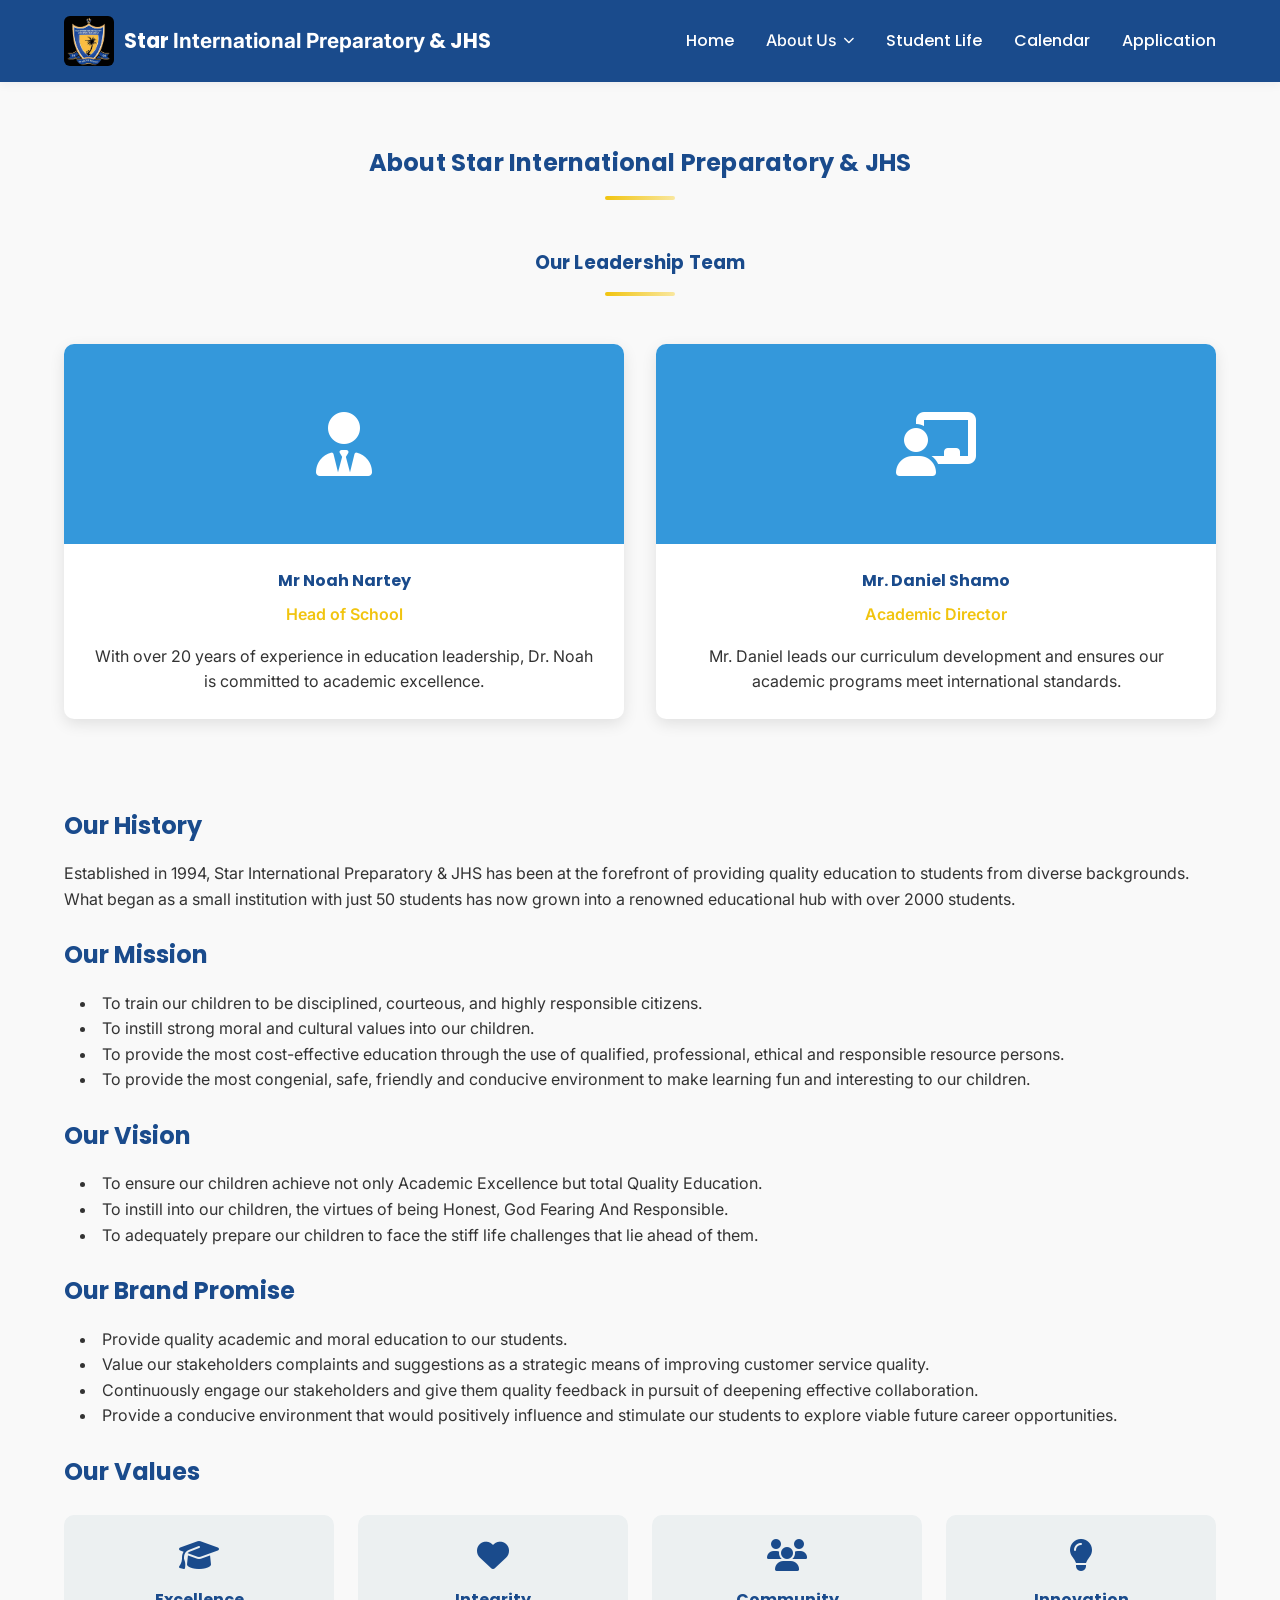
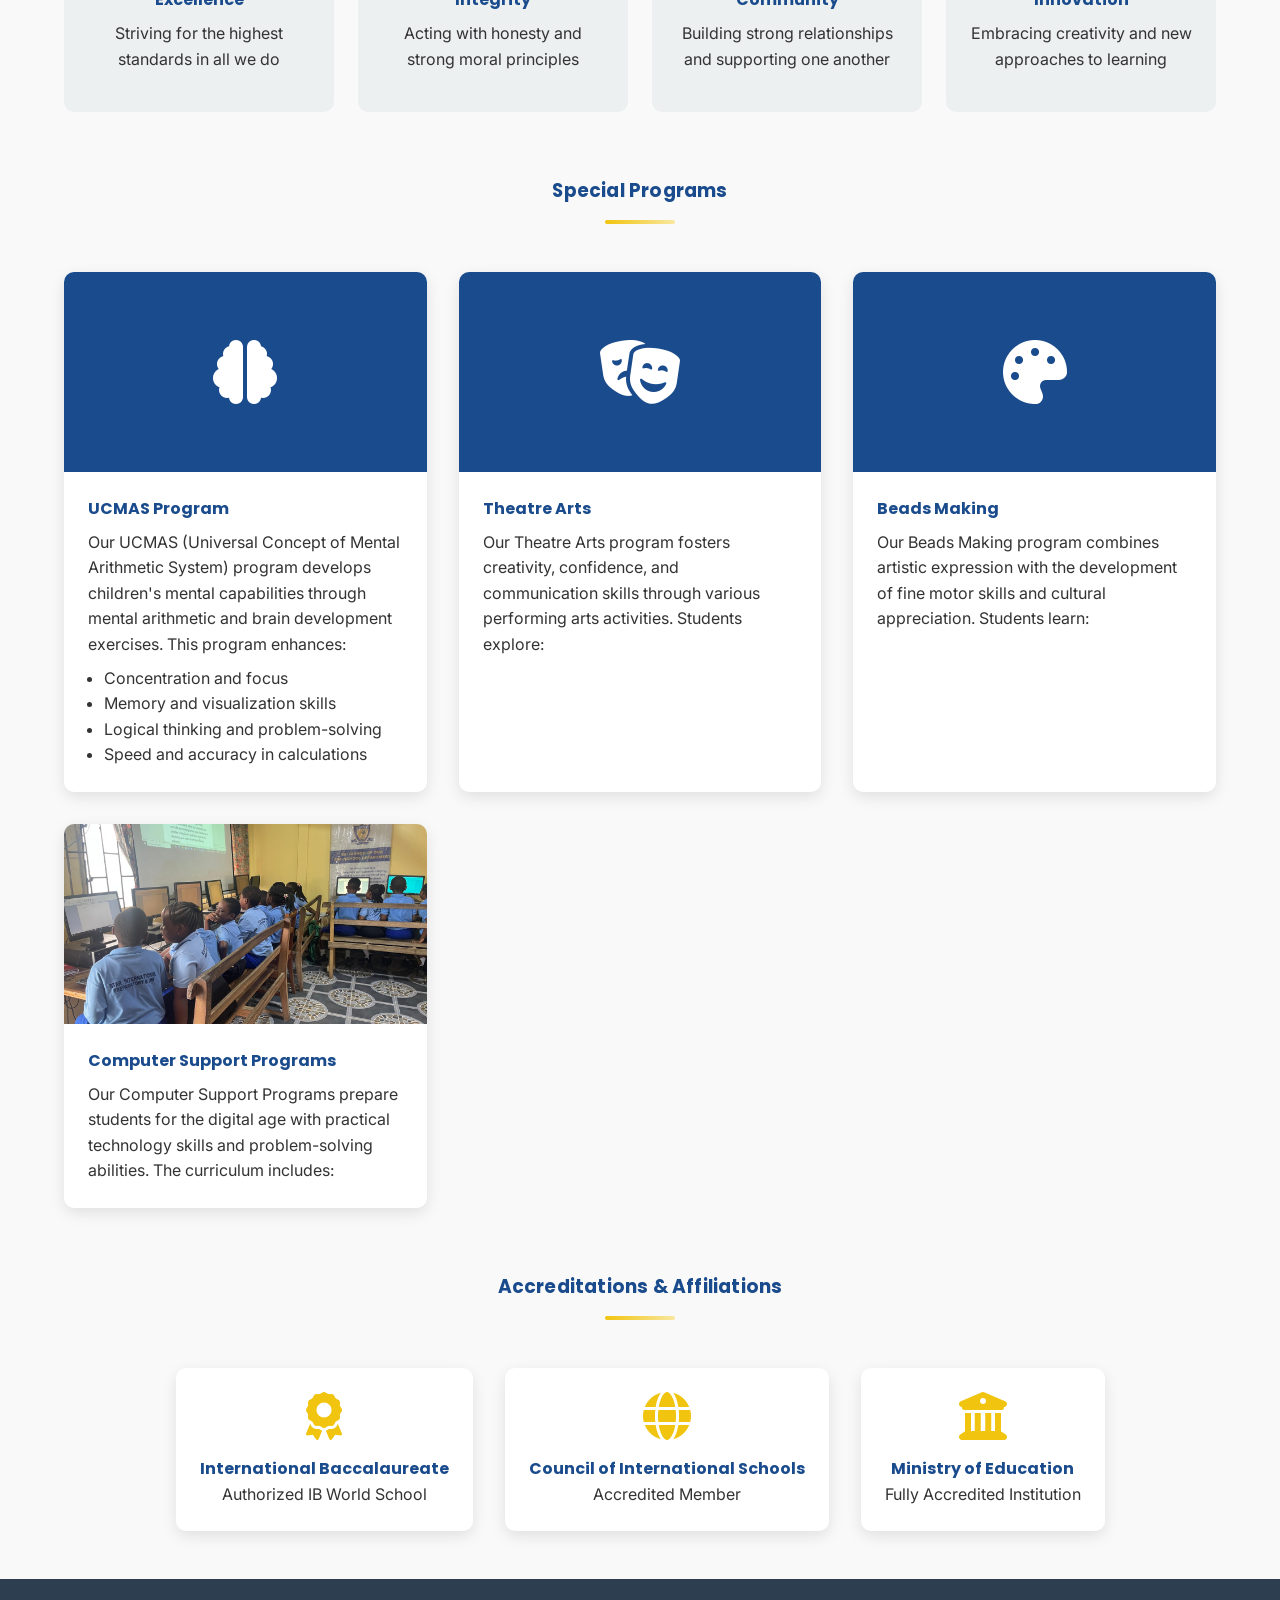
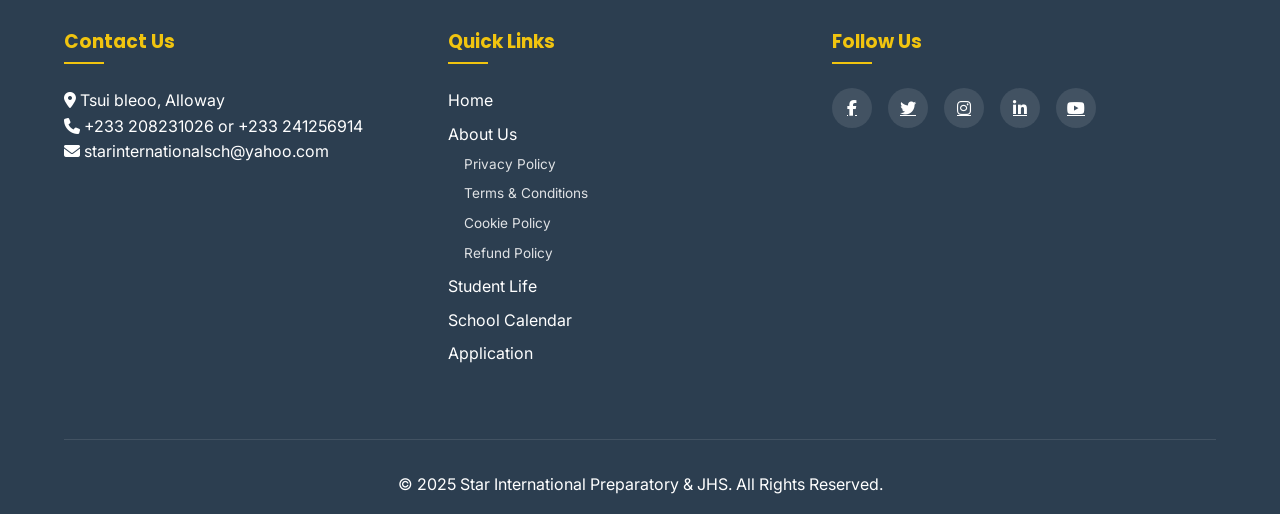
==== commit a43ec7d5: "Fix About Us dropdown: tapping About Us now opens the legal-pages submenu" ====
--- a/about.html
+++ b/about.html
@@ -68,11 +68,11 @@
                 <ul id="primary-nav">
                     <li><a href="index.html" class="nav-link">Home</a></li>
                     <li class="has-submenu">
-                        <a href="about.html" class="nav-link">About Us</a>
-                        <button class="submenu-toggle" type="button" aria-expanded="false" aria-controls="about-submenu" aria-label="Show legal pages under About Us">
-                            <i class="fas fa-chevron-down" aria-hidden="true"></i>
+                        <button class="nav-link submenu-toggle" type="button" aria-expanded="false" aria-controls="about-submenu">
+                            About Us <i class="fas fa-chevron-down" aria-hidden="true"></i>
                         </button>
                         <ul class="submenu" id="about-submenu">
+                            <li><a href="about.html">About Us</a></li>
                             <li><a href="privacy-policy.html">Privacy Policy</a></li>
                             <li><a href="terms.html">Terms & Conditions</a></li>
                             <li><a href="cookie-policy.html">Cookie Policy</a></li>
--- a/Style.css
+++ b/Style.css
@@ -952,20 +952,41 @@
 
 /* Nav dropdown: legal pages nested under About Us */
 nav ul li.has-submenu {
-    display: flex;
-    align-items: center;
     position: relative;
 }
 .submenu-toggle {
     background: none;
     border: none;
-    color: inherit;
     cursor: pointer;
-    padding: 0 0.35rem;
+    color: white;
+    font: inherit;
+    font-weight: 500;
+    display: inline-flex;
+    align-items: center;
+    gap: 0.4rem;
+    padding: 0;
+    position: relative;
+    transition: color 0.2s;
+}
+.submenu-toggle:hover,
+.submenu-toggle:focus-visible {
+    color: var(--yellow);
+}
+.submenu-toggle:after {
+    content: '';
+    position: absolute;
+    width: 0;
+    height: 2px;
+    background: var(--yellow);
+    left: 0;
+    bottom: -5px;
+    transition: width 0.2s;
+}
+.submenu-toggle:hover:after {
+    width: 100%;
+}
+.submenu-toggle i {
     font-size: 0.7rem;
-    line-height: 1;
-}
-.submenu-toggle i {
     transition: transform 0.2s var(--ease);
 }
 .submenu-toggle[aria-expanded="true"] i {
@@ -1012,15 +1033,12 @@
 
 @media (max-width: 768px) {
     nav ul li.has-submenu {
-        flex-direction: column;
-        align-items: center;
         width: 100%;
-        position: relative;
+        text-align: center;
     }
     .submenu-toggle {
-        position: absolute;
-        right: 30%;
-        top: 0.4rem;
+        justify-content: center;
+        width: 100%;
     }
     ul.submenu.show {
         width: 100%;
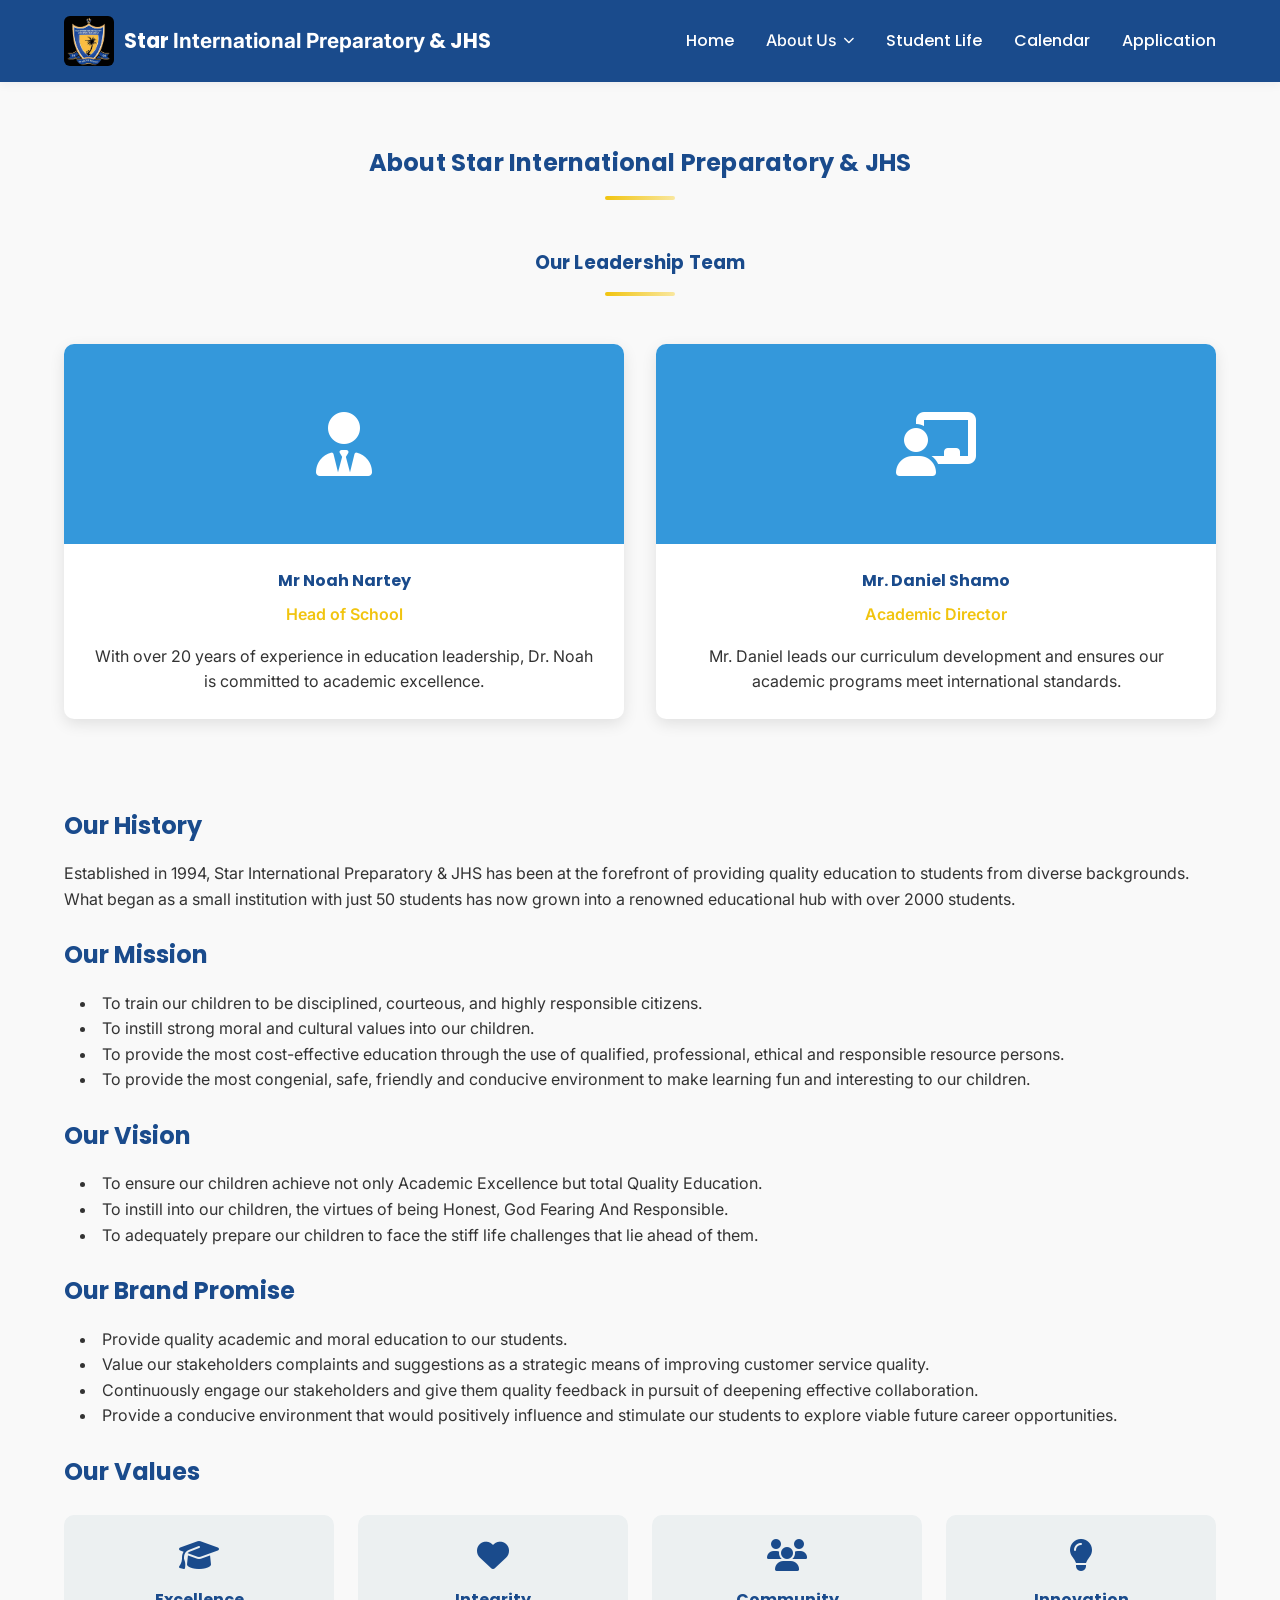
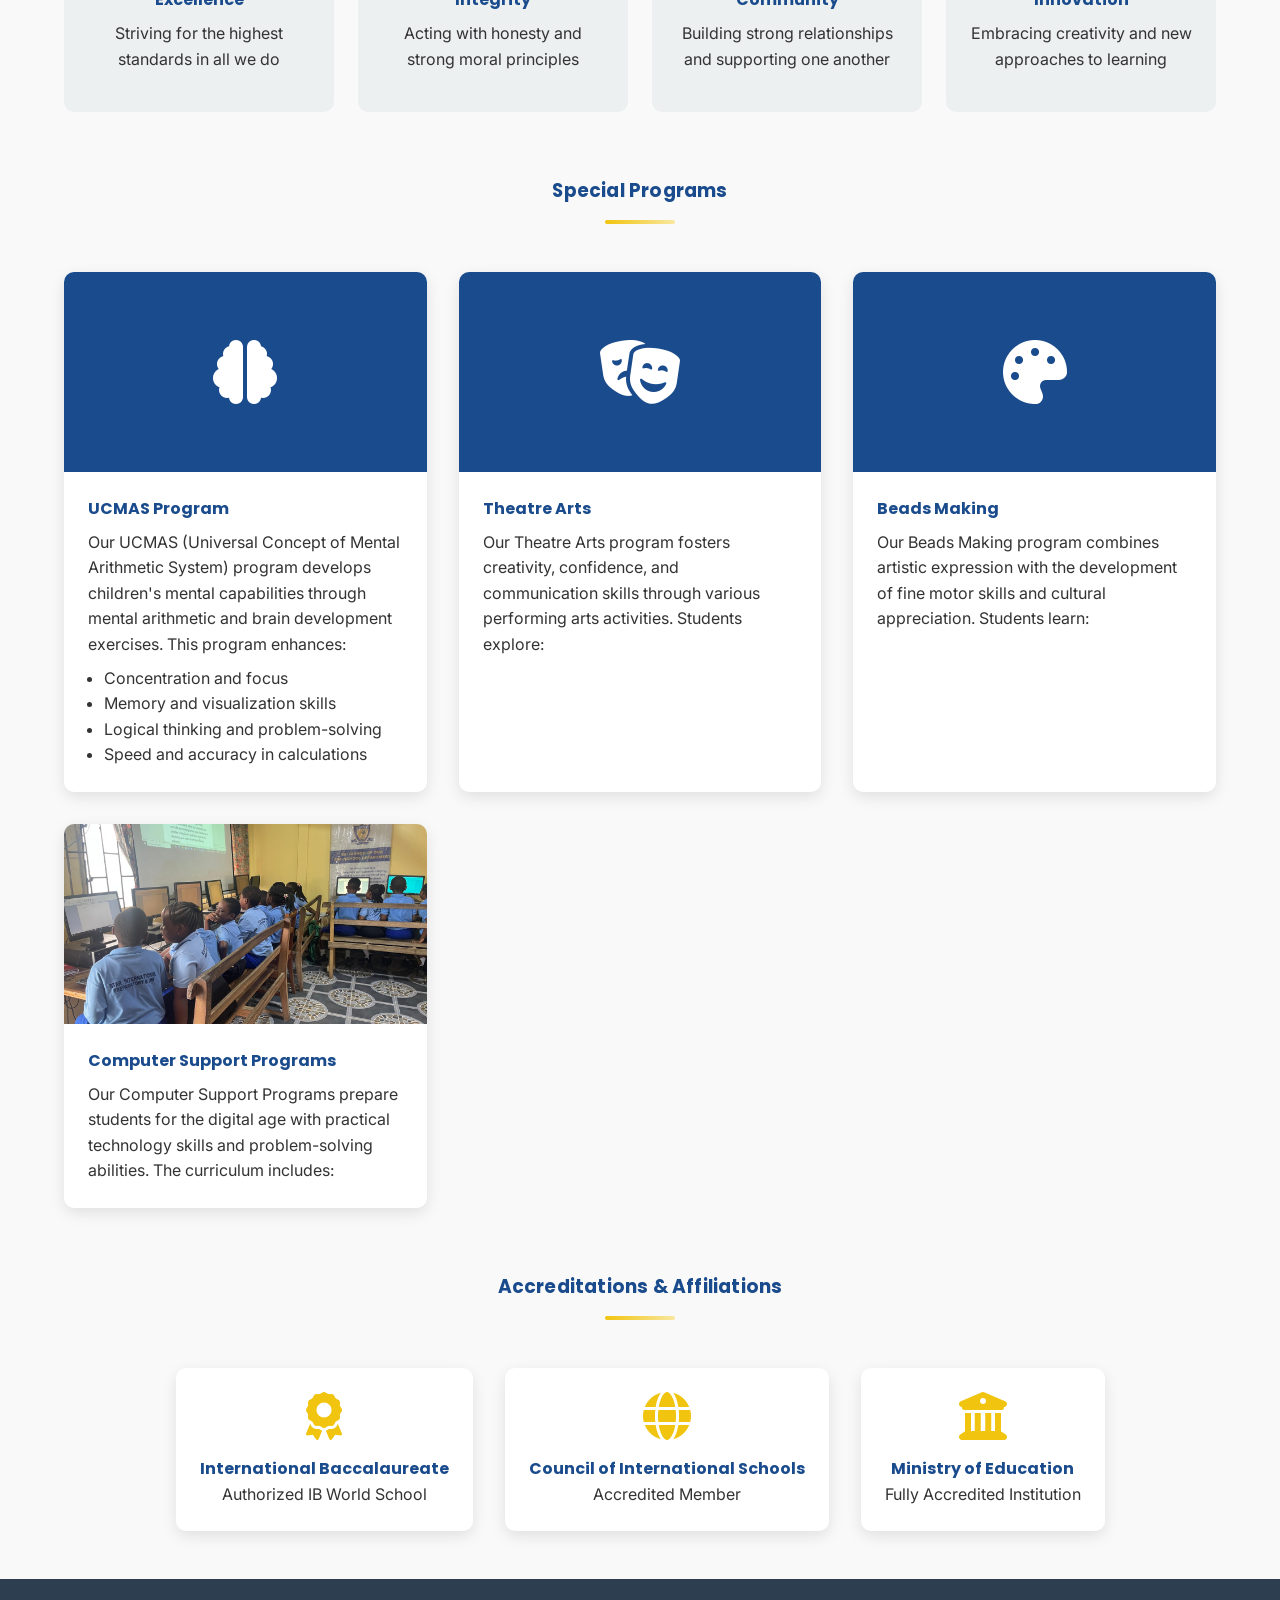
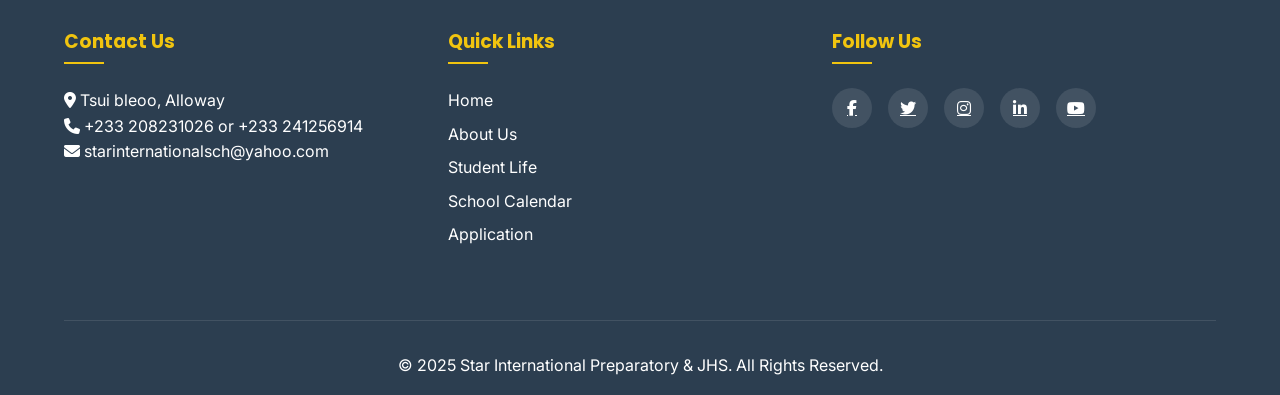
==== commit 058dfd28: "Fix nav dropdown layout (isolate submenu CSS from generic nav-link rules) and remove duplicate legal" ====
--- a/about.html
+++ b/about.html
@@ -263,15 +263,7 @@
                     <h3>Quick Links</h3>
                     <ul>
                         <li><a href="index.html">Home</a></li>
-                        <li>
-                            <a href="about.html">About Us</a>
-                            <ul class="footer-sublist">
-                                <li><a href="privacy-policy.html">Privacy Policy</a></li>
-                                <li><a href="terms.html">Terms & Conditions</a></li>
-                                <li><a href="cookie-policy.html">Cookie Policy</a></li>
-                                <li><a href="refund-policy.html">Refund Policy</a></li>
-                            </ul>
-                        </li>
+                        <li><a href="about.html">About Us</a></li>
                         <li><a href="students.html">Student Life</a></li>
                         <li><a href="calendar.html">School Calendar</a></li>
                         <li><a href="application.html">Application</a></li>
--- a/Style.css
+++ b/Style.css
@@ -954,6 +954,23 @@
 nav ul li.has-submenu {
     position: relative;
 }
+nav ul li.has-submenu ul.submenu {
+    list-style: none;
+    display: none;
+    flex-direction: column;
+}
+nav ul li.has-submenu ul.submenu.show {
+    display: flex;
+}
+nav ul li.has-submenu ul.submenu li {
+    margin: 0;
+}
+nav ul li.has-submenu ul.submenu li a {
+    position: static;
+}
+nav ul li.has-submenu ul.submenu li a:after {
+    display: none;
+}
 .submenu-toggle {
     background: none;
     border: none;
@@ -992,14 +1009,6 @@
 .submenu-toggle[aria-expanded="true"] i {
     transform: rotate(180deg);
 }
-ul.submenu {
-    list-style: none;
-    display: none;
-    flex-direction: column;
-}
-ul.submenu.show {
-    display: flex;
-}
 
 @media (min-width: 769px) {
     nav ul li.has-submenu ul.submenu {
@@ -1014,17 +1023,11 @@
         margin-top: 0.9rem;
         z-index: 1001;
     }
-    nav ul li.has-submenu ul.submenu li {
-        margin: 0;
-    }
     nav ul li.has-submenu ul.submenu li a {
         display: block;
         padding: 0.6rem 1.25rem;
         white-space: nowrap;
     }
-    nav ul li.has-submenu ul.submenu li a:after {
-        display: none;
-    }
     nav ul li.has-submenu:hover > ul.submenu,
     nav ul li.has-submenu:focus-within > ul.submenu {
         display: flex;
@@ -1040,25 +1043,16 @@
         justify-content: center;
         width: 100%;
     }
-    ul.submenu.show {
+    nav ul li.has-submenu ul.submenu.show {
         width: 100%;
         padding-top: 0.5rem;
         align-items: center;
-    }
-    ul.submenu li a {
+        position: static;
+    }
+    nav ul li.has-submenu ul.submenu li a {
+        display: block;
         padding: 0.4rem 0;
         font-size: 0.9rem;
         opacity: 0.9;
     }
 }
-
-/* Footer: legal pages nested under About Us */
-.footer-sublist {
-    list-style: none;
-    margin: 0.4rem 0 0.6rem 1rem;
-    font-size: 0.85rem;
-    opacity: 0.85;
-}
-.footer-sublist li {
-    margin-bottom: 0.3rem;
-}
